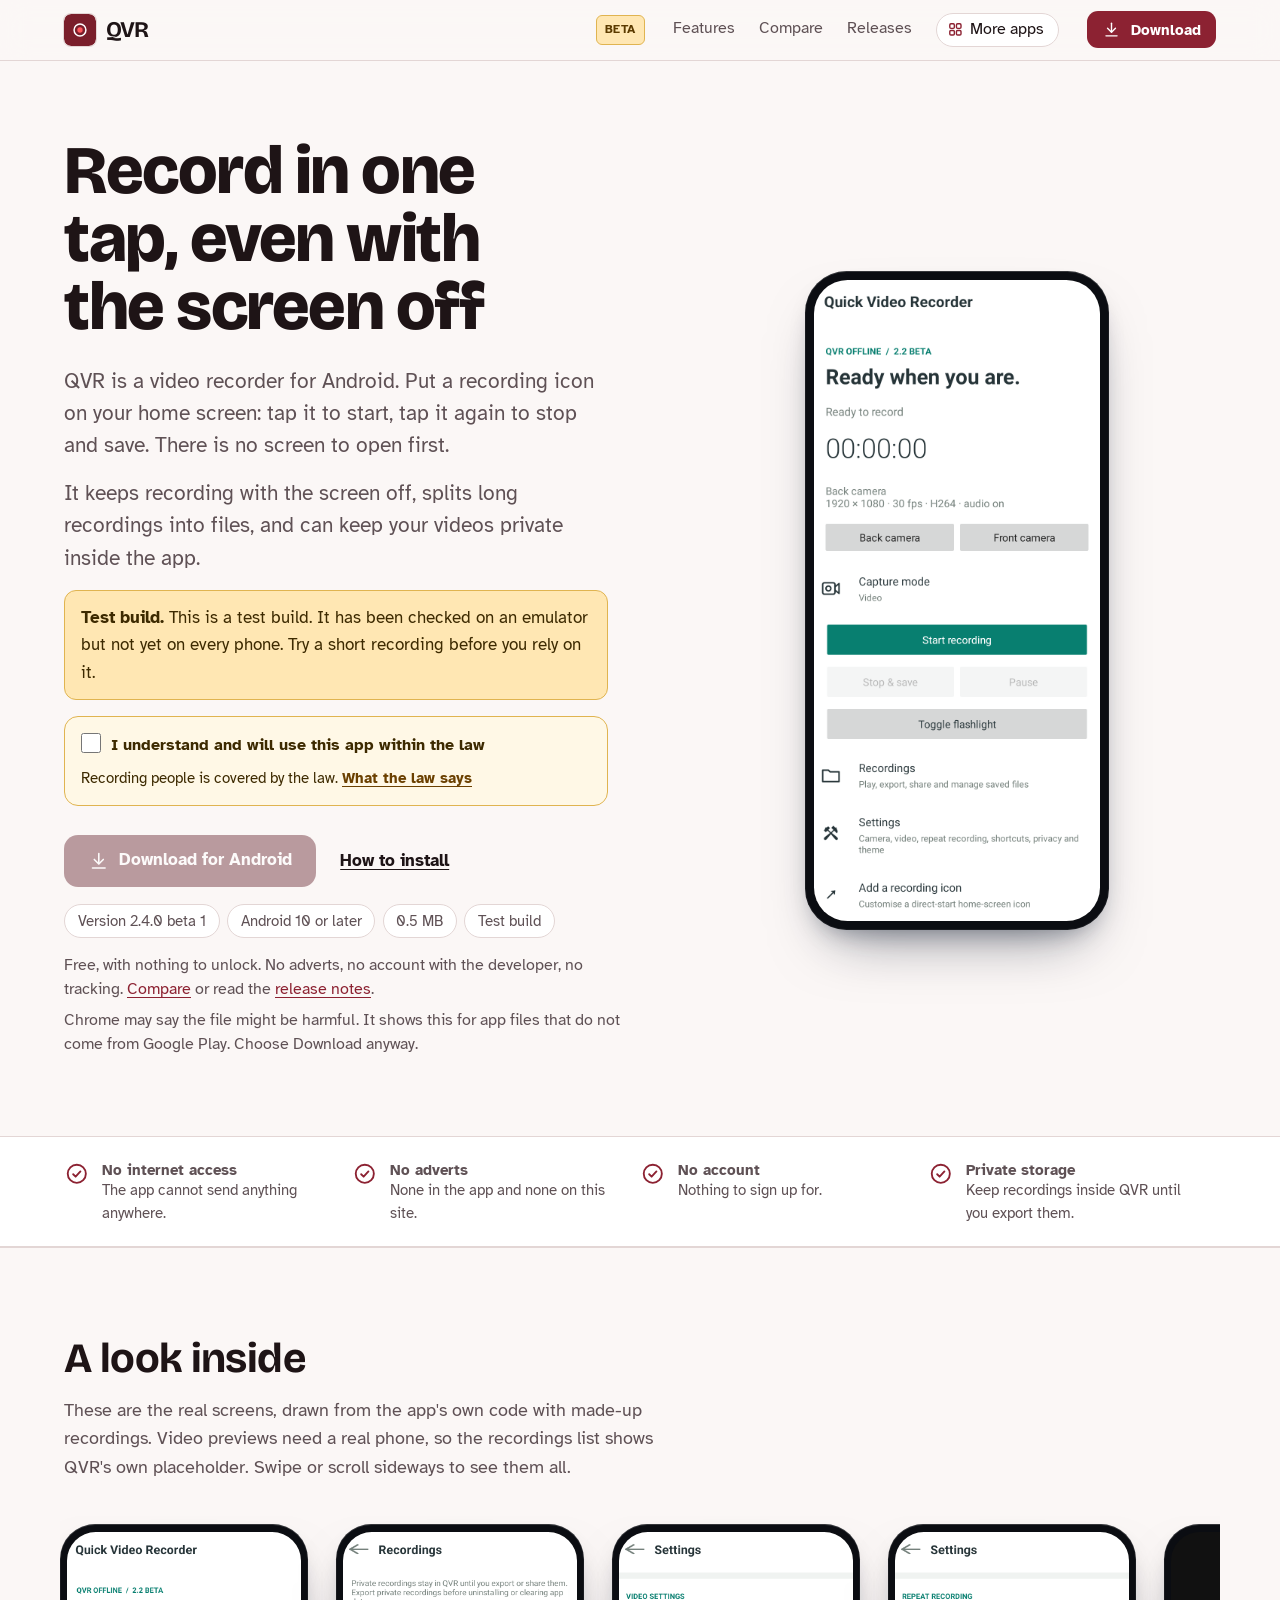
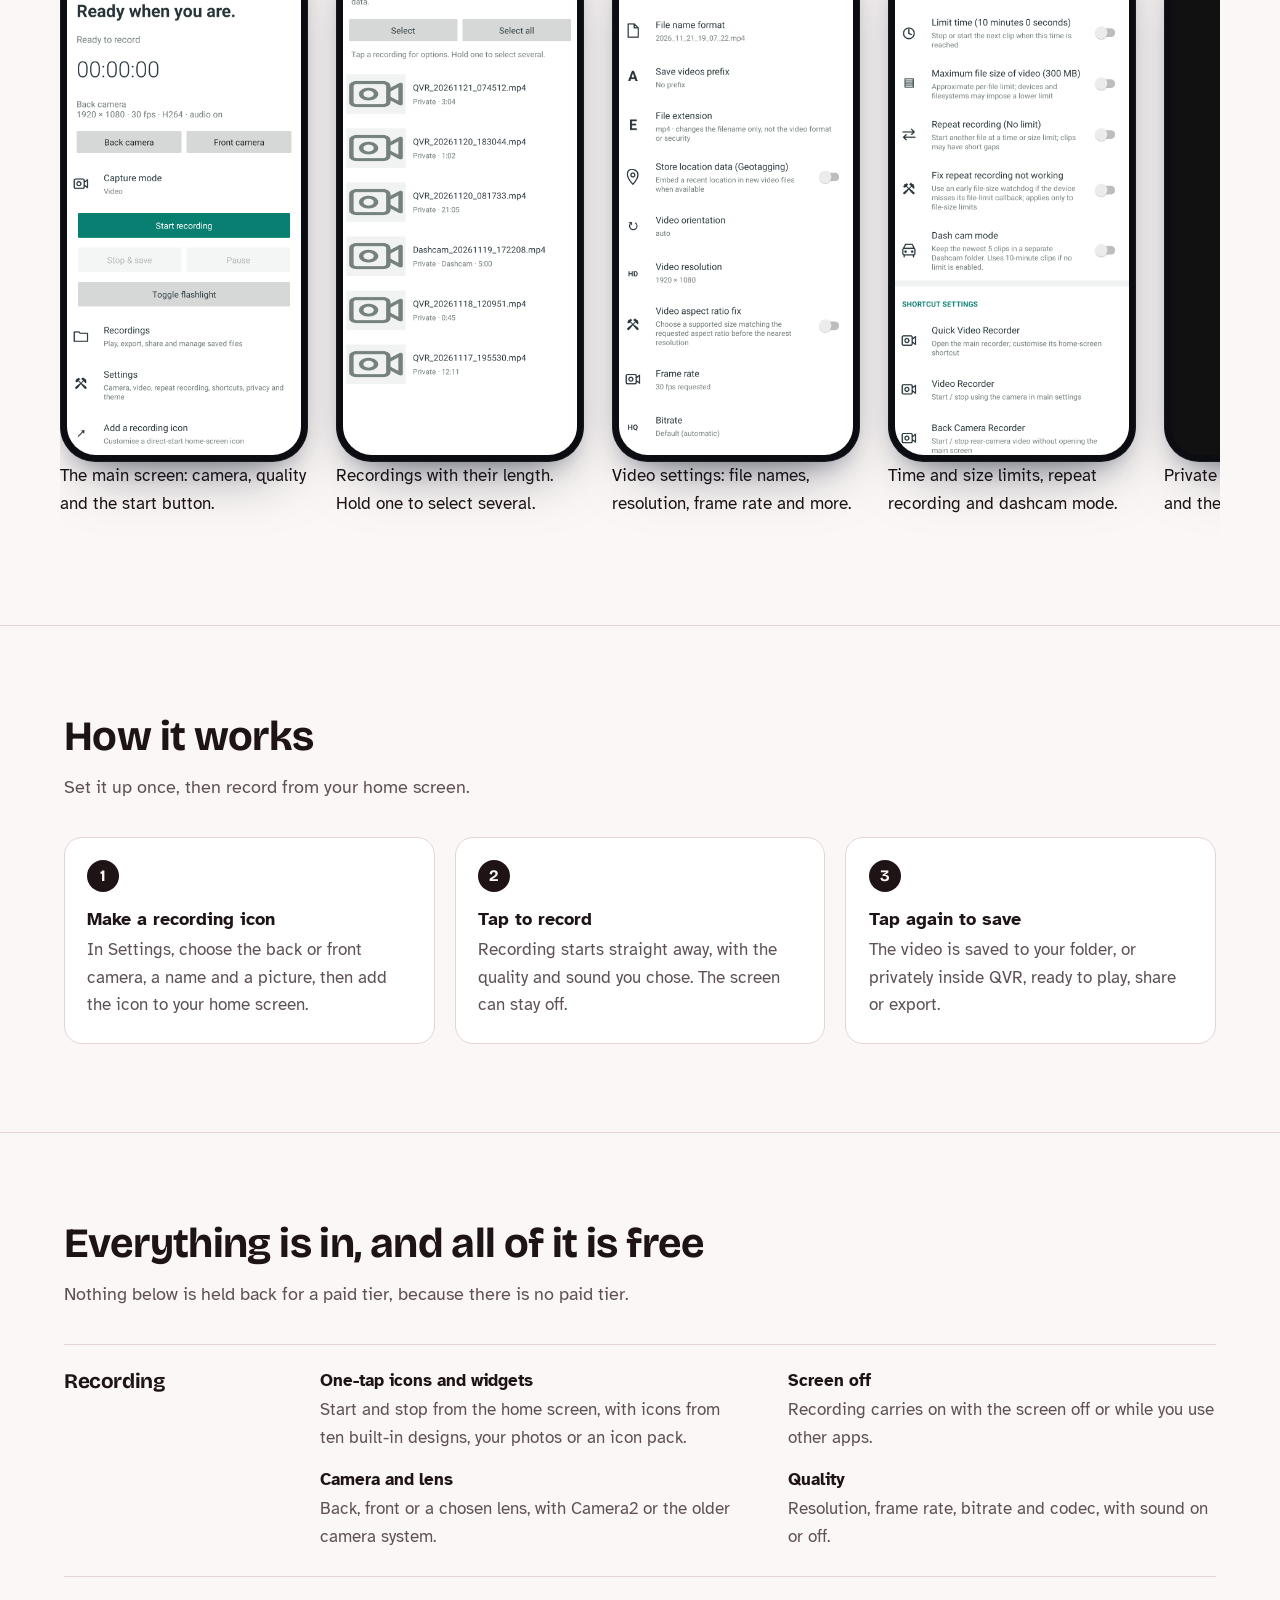
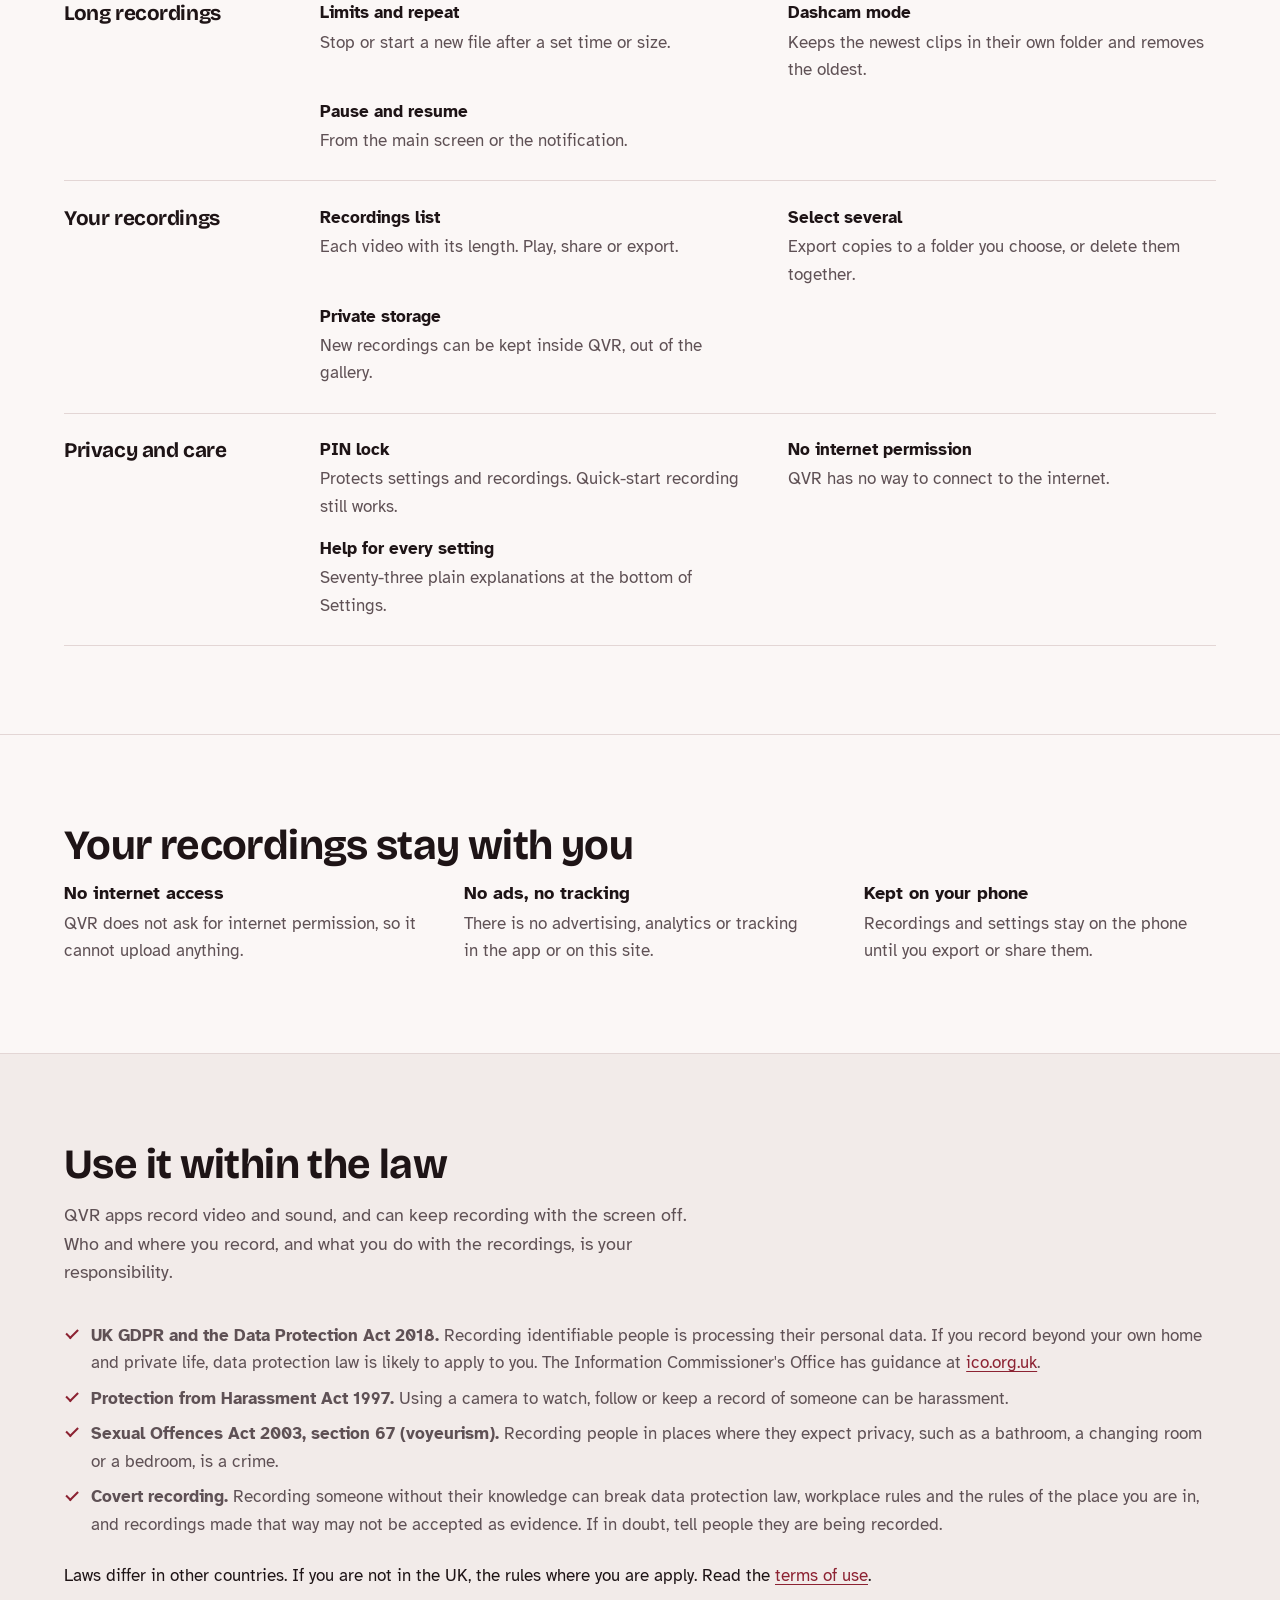
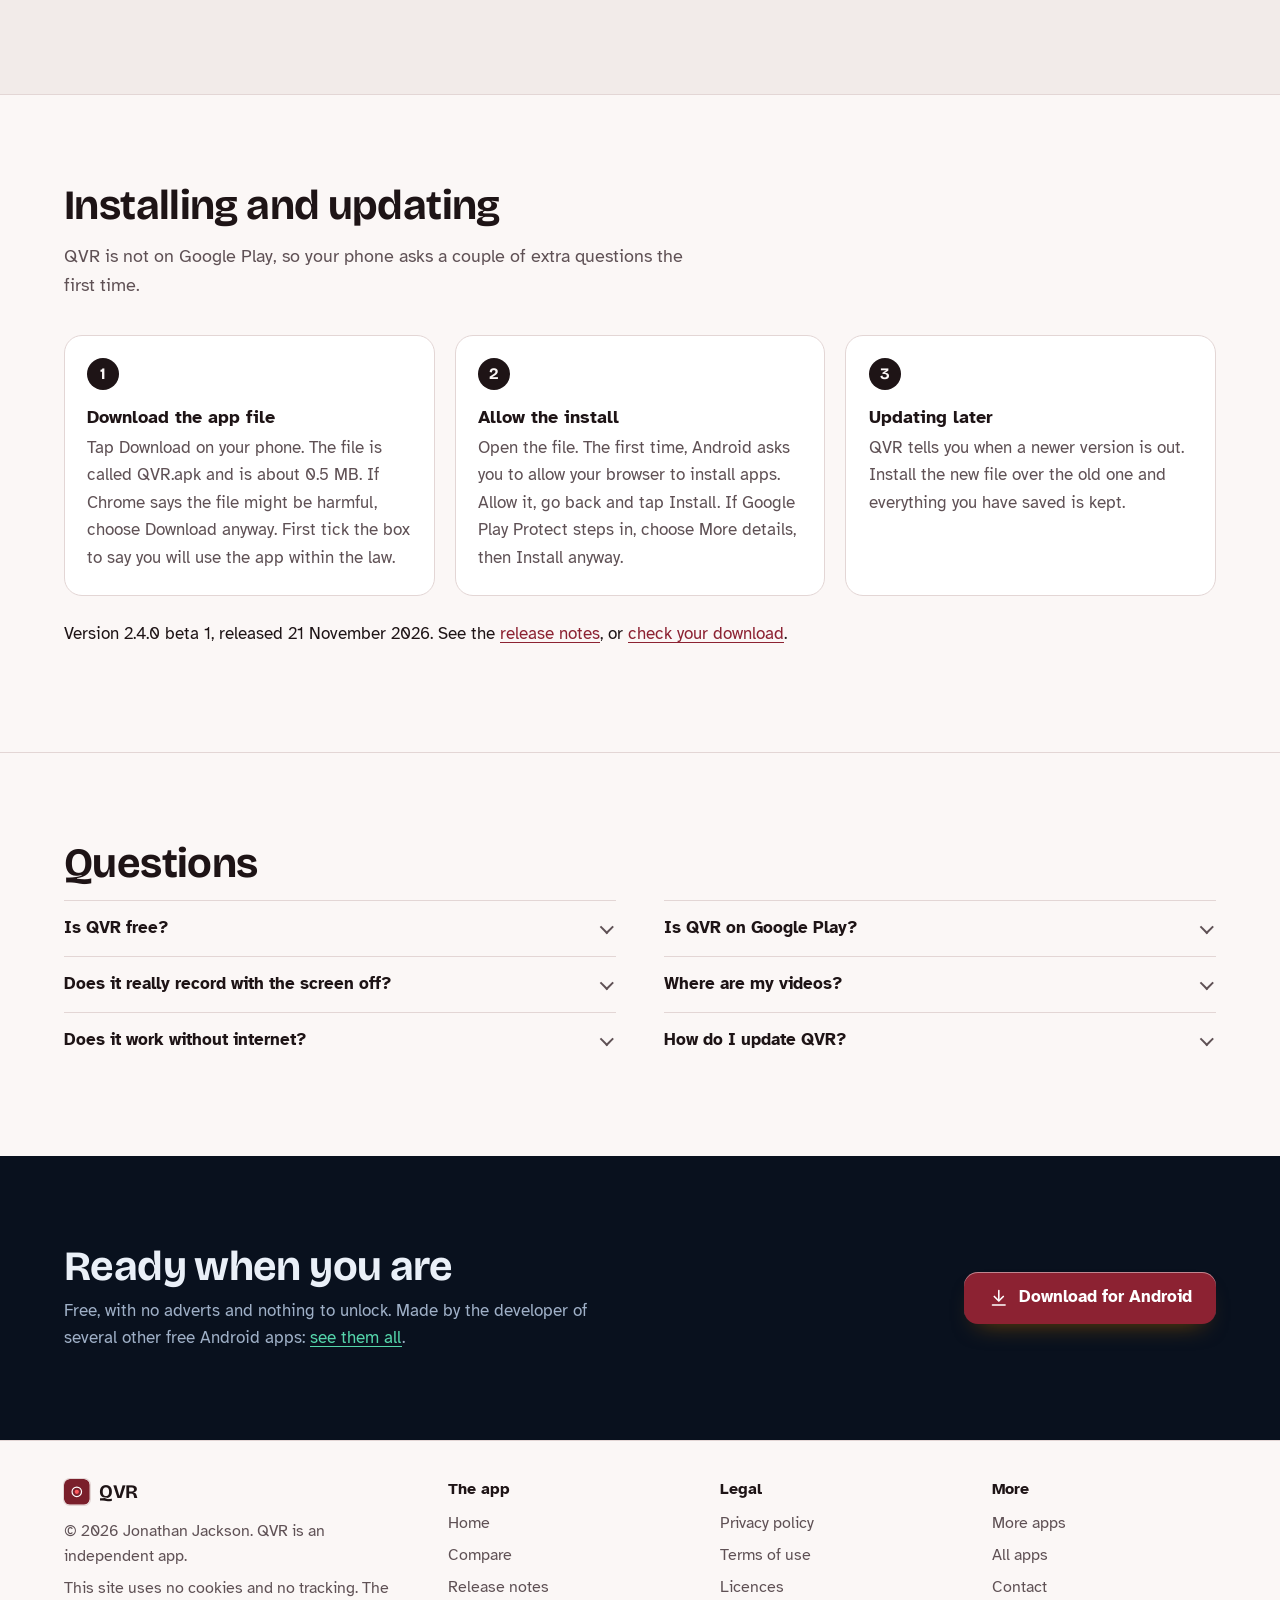
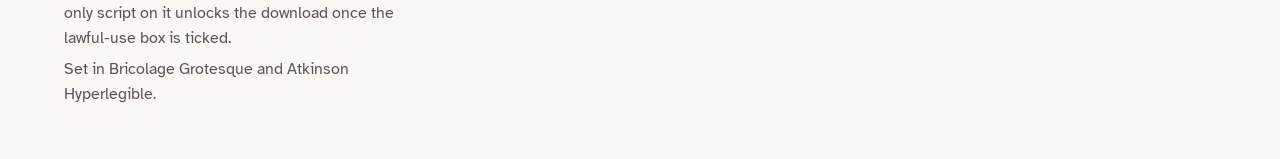
==== index.html @ 45b063f7 "Add the website" ====
<!DOCTYPE html>
<html lang="en-GB">
<head>
<meta charset="utf-8">
<meta name="viewport" content="width=device-width, initial-scale=1">
<title>QVR: a quick video recorder that starts in one tap</title>
<meta name="description" content="QVR is a free Android video recorder. One tap on a home-screen icon starts recording, with the screen off if you like. No internet access, no adverts, no account. A test build.">
<meta name="author" content="Jonathan Jackson">
<link rel="canonical" href="https://customgpter.github.io/qvr/">
<meta name="theme-color" content="#fbf7f6" media="(prefers-color-scheme: light)">
<meta name="theme-color" content="#120b0d" media="(prefers-color-scheme: dark)">
<meta property="og:type" content="website">
<meta property="og:site_name" content="QVR">
<meta property="og:title" content="QVR: a quick video recorder that starts in one tap">
<meta property="og:description" content="QVR is a free Android video recorder. One tap on a home-screen icon starts recording, with the screen off if you like. No internet access, no adverts, no account. A test build.">
<meta property="og:url" content="https://customgpter.github.io/qvr/">
<meta property="og:image" content="https://customgpter.github.io/qvr/assets/og.png">
<meta property="og:image:width" content="1200">
<meta property="og:image:height" content="630">
<meta property="og:image:alt" content="QVR&#x27;s main screen, ready to record with the back camera at 1080p">
<meta property="og:locale" content="en_GB">
<meta name="twitter:card" content="summary_large_image">
<link rel="icon" href="./assets/favicon.svg" type="image/svg+xml">
<link rel="apple-touch-icon" href="./assets/apple-touch-icon.png">
<link rel="preload" href="./assets/fonts/bricolage-grotesque-latin.woff2" as="font" type="font/woff2" crossorigin>
<link rel="preload" href="./assets/fonts/atkinson-hyperlegible-latin-400-normal.woff2" as="font" type="font/woff2" crossorigin>
<link rel="stylesheet" href="./assets/site.css?v=1">
<link rel="stylesheet" href="./assets/house.css?v=1">
<link rel="stylesheet" href="./assets/apps-list.css?v=1">
<script src="./assets/apps-list.js?v=1" defer></script>
<script type="application/ld+json">{"@context":"https://schema.org","@type":"SoftwareApplication","name":"QVR","url":"https://customgpter.github.io/qvr/","description":"QVR is a free Android video recorder. One tap on a home-screen icon starts recording, with the screen off if you like. No internet access, no adverts, no account. A test build.","applicationCategory":"MultimediaApplication","operatingSystem":"Android 10 or later","softwareVersion":"2.4.0 beta 1","downloadUrl":"https://github.com/CustomGPTer/qvr/releases/download/v2.4.0-beta1/QVR.apk","releaseNotes":"https://customgpter.github.io/qvr/releases.html","offers":{"@type":"Offer","price":"0","priceCurrency":"GBP"},"inLanguage":"en-GB","image":"https://customgpter.github.io/qvr/assets/og.png","featureList":["One-tap icons and widgets","Screen off","Camera and lens","Quality","Limits and repeat","Dashcam mode","Pause and resume","Recordings list","Select several","Private storage","PIN lock","No internet permission"],"author":{"@type":"Person","name":"Jonathan Jackson"}}</script>
<script type="application/ld+json">{"@context":"https://schema.org","@type":"FAQPage","mainEntity":[{"@type":"Question","name":"Is QVR free?","acceptedAnswer":{"@type":"Answer","text":"Yes. There is no paid version, no subscription and no adverts."}},{"@type":"Question","name":"Is QVR on Google Play?","acceptedAnswer":{"@type":"Answer","text":"No. It is downloaded from this site as an Android app file. It needs Android 10 or later."}},{"@type":"Question","name":"Does it really record with the screen off?","acceptedAnswer":{"@type":"Answer","text":"Yes. Android shows a notification and its camera and microphone dots while QVR records, and you cannot turn those off."}},{"@type":"Question","name":"Where are my videos?","acceptedAnswer":{"@type":"Answer","text":"In the folder you chose, or privately inside QVR if Hide video from system is on. Private recordings are deleted if you uninstall QVR, so export them first."}},{"@type":"Question","name":"Does it work without internet?","acceptedAnswer":{"@type":"Answer","text":"Yes. QVR never uses the internet."}},{"@type":"Question","name":"How do I update QVR?","acceptedAnswer":{"@type":"Answer","text":"Download the new version from this site and install it over the one you have. Do not uninstall first, or private recordings are lost."}}]}</script>
</head>
<body>
<a class="skip" href="#main">Skip to content</a>
<header class="masthead">
<div class="wrap">
<a class="brand" href="./" aria-label="QVR home"><svg viewBox="0 0 108 108" aria-hidden="true"><rect width="108" height="108" rx="24" fill="#7a1f2b"/><circle cx="54" cy="54" r="20" fill="none" stroke="#fff" stroke-width="5"/><circle cx="54" cy="54" r="9" fill="#ff5a5f"/></svg><span>QVR</span></a><span class="beta-tag">Beta</span>
<nav aria-label="Main"><ul><li><a href="./#features">Features</a></li><li><a href="./compare.html">Compare</a></li><li><a href="./releases.html">Releases</a></li><li><a class="more-apps" href="./more-apps.html"><svg class="ico" viewBox="0 0 24 24" aria-hidden="true"><rect x="4" y="4" width="6.5" height="6.5" rx="1.6"/><rect x="13.5" y="4" width="6.5" height="6.5" rx="1.6"/><rect x="4" y="13.5" width="6.5" height="6.5" rx="1.6"/><rect x="13.5" y="13.5" width="6.5" height="6.5" rx="1.6"/></svg>More apps</a></li></ul></nav>
<a class="button small" href="./#download"><svg class="ico" viewBox="0 0 24 24" aria-hidden="true"><path d="M12 4v11"/><path d="M7 10.5l5 5 5-5"/><path d="M5 20h14"/></svg>Download</a>
</div>
</header>
<main id="main">
<div class="hero">
<div class="wrap hero-grid">
<div class="hero-copy">
<h1>Record in one tap, even with the screen off</h1>
<p class="lede">QVR is a video recorder for Android. Put a recording icon on your home screen: tap it to start, tap it again to stop and save. There is no screen to open first.</p><p class="lede">It keeps recording with the screen off, splits long recordings into files, and can keep your videos private inside the app.</p>
<p class="beta-note"><b>Test build.</b> This is a test build. It has been checked on an emulator but not yet on every phone. Try a short recording before you rely on it.</p>
<div class="gate-scope"><div class="law-box" data-gate><label><input type="checkbox"> I understand and will use this app within the law</label><p>Recording people is covered by the law. <a href="terms.html#law">What the law says</a></p><noscript><p>Turn on JavaScript to tick the box and download.</p></noscript></div><p class="get" id="download"><a class="button" data-href="https://github.com/CustomGPTer/qvr/releases/download/v2.4.0-beta1/QVR.apk" aria-disabled="true" role="link" tabindex="-1"><svg class="ico" viewBox="0 0 24 24" aria-hidden="true"><path d="M12 4v11"/><path d="M7 10.5l5 5 5-5"/><path d="M5 20h14"/></svg>Download for Android</a><a class="aside" href="#install">How to install</a></p></div>
<ul class="pills"><li>Version 2.4.0 beta 1</li><li>Android 10 or later</li><li>0.5 MB</li><li>Test build</li></ul>
<p class="facts">Free, with nothing to unlock. No adverts, no account with the developer, no tracking. <a href="compare.html">Compare</a> or read the <a href="releases.html">release notes</a>.</p>
<p class="facts">Chrome may say the file might be harmful. It shows this for app files that do not come from Google Play. Choose Download anyway.</p>
</div>
<div class="hero-phone"><div class="phone"><img src="./assets/screens/main.png" alt="The main screen: camera, quality and the start button." width="393" height="852" fetchpriority="high"></div></div>
</div>
</div>

<section class="promises" aria-label="In short">
<div class="wrap"><ul><li><svg class="ico" viewBox="0 0 24 24" aria-hidden="true"><circle cx="12" cy="12" r="8.5"/><path d="M8.6 12.4l2.3 2.3 4.5-4.9"/></svg><span><b>No internet access</b><span>The app cannot send anything anywhere.</span></span></li><li><svg class="ico" viewBox="0 0 24 24" aria-hidden="true"><circle cx="12" cy="12" r="8.5"/><path d="M8.6 12.4l2.3 2.3 4.5-4.9"/></svg><span><b>No adverts</b><span>None in the app and none on this site.</span></span></li><li><svg class="ico" viewBox="0 0 24 24" aria-hidden="true"><circle cx="12" cy="12" r="8.5"/><path d="M8.6 12.4l2.3 2.3 4.5-4.9"/></svg><span><b>No account</b><span>Nothing to sign up for.</span></span></li><li><svg class="ico" viewBox="0 0 24 24" aria-hidden="true"><circle cx="12" cy="12" r="8.5"/><path d="M8.6 12.4l2.3 2.3 4.5-4.9"/></svg><span><b>Private storage</b><span>Keep recordings inside QVR until you export them.</span></span></li></ul></div>
</section>

<section id="screens" aria-labelledby="screens-h">
<div class="wrap">
<h2 id="screens-h">A look inside</h2>
<p class="intro">These are the real screens, drawn from the app&#x27;s own code with made-up recordings. Video previews need a real phone, so the recordings list shows QVR&#x27;s own placeholder. Swipe or scroll sideways to see them all.</p>
<div class="gallery" tabindex="0" role="region" aria-label="Screens from QVR"><figure class="shot"><div class="phone"><img src="./assets/screens/main.png" alt="The main screen: camera, quality and the start button." width="393" height="852" loading="eager" decoding="async"></div><figcaption>The main screen: camera, quality and the start button.</figcaption></figure><figure class="shot"><div class="phone"><img src="./assets/screens/recordings.png" alt="Recordings with their length. Hold one to select several." width="393" height="852" loading="eager" decoding="async"></div><figcaption>Recordings with their length. Hold one to select several.</figcaption></figure><figure class="shot"><div class="phone"><img src="./assets/screens/settings-video.png" alt="Video settings: file names, resolution, frame rate and more." width="393" height="852" loading="eager" decoding="async"></div><figcaption>Video settings: file names, resolution, frame rate and more.</figcaption></figure><figure class="shot"><div class="phone"><img src="./assets/screens/settings-repeat.png" alt="Time and size limits, repeat recording and dashcam mode." width="393" height="852" loading="eager" decoding="async"></div><figcaption>Time and size limits, repeat recording and dashcam mode.</figcaption></figure><figure class="shot"><div class="phone"><img src="./assets/screens/settings-security.png" alt="Private storage, the PIN lock and the theme." width="393" height="852" loading="eager" decoding="async"></div><figcaption>Private storage, the PIN lock and the theme.</figcaption></figure><figure class="shot"><div class="phone"><img src="./assets/screens/shortcut.png" alt="Make a recording icon with its own camera and picture." width="393" height="852" loading="eager" decoding="async"></div><figcaption>Make a recording icon with its own camera and picture.</figcaption></figure><figure class="shot"><div class="phone"><img src="./assets/screens/settings-help.png" alt="Help at the bottom of Settings explains every option." width="393" height="852" loading="eager" decoding="async"></div><figcaption>Help at the bottom of Settings explains every option.</figcaption></figure></div>
</div>
</section>

<section id="how" aria-labelledby="how-h">
<div class="wrap">
<h2 id="how-h">How it works</h2>
<p class="intro">Set it up once, then record from your home screen.</p>
<ol class="steps"><li><h3>Make a recording icon</h3><p>In Settings, choose the back or front camera, a name and a picture, then add the icon to your home screen.</p></li><li><h3>Tap to record</h3><p>Recording starts straight away, with the quality and sound you chose. The screen can stay off.</p></li><li><h3>Tap again to save</h3><p>The video is saved to your folder, or privately inside QVR, ready to play, share or export.</p></li></ol>
</div>
</section>

<section id="features" aria-labelledby="features-h">
<div class="wrap">
<h2 id="features-h">Everything is in, and all of it is free</h2>
<p class="intro">Nothing below is held back for a paid tier, because there is no paid tier.</p>
<div class="groups"><div class="group"><h3>Recording</h3><dl><div><dt>One-tap icons and widgets</dt><dd>Start and stop from the home screen, with icons from ten built-in designs, your photos or an icon pack.</dd></div><div><dt>Screen off</dt><dd>Recording carries on with the screen off or while you use other apps.</dd></div><div><dt>Camera and lens</dt><dd>Back, front or a chosen lens, with Camera2 or the older camera system.</dd></div><div><dt>Quality</dt><dd>Resolution, frame rate, bitrate and codec, with sound on or off.</dd></div></dl></div><div class="group"><h3>Long recordings</h3><dl><div><dt>Limits and repeat</dt><dd>Stop or start a new file after a set time or size.</dd></div><div><dt>Dashcam mode</dt><dd>Keeps the newest clips in their own folder and removes the oldest.</dd></div><div><dt>Pause and resume</dt><dd>From the main screen or the notification.</dd></div></dl></div><div class="group"><h3>Your recordings</h3><dl><div><dt>Recordings list</dt><dd>Each video with its length. Play, share or export.</dd></div><div><dt>Select several</dt><dd>Export copies to a folder you choose, or delete them together.</dd></div><div><dt>Private storage</dt><dd>New recordings can be kept inside QVR, out of the gallery.</dd></div></dl></div><div class="group"><h3>Privacy and care</h3><dl><div><dt>PIN lock</dt><dd>Protects settings and recordings. Quick-start recording still works.</dd></div><div><dt>No internet permission</dt><dd>QVR has no way to connect to the internet.</dd></div><div><dt>Help for every setting</dt><dd>Seventy-three plain explanations at the bottom of Settings.</dd></div></dl></div></div>
</div>
</section>

<section id="privacy" aria-labelledby="privacy-h">
<div class="wrap">
<h2 id="privacy-h">Your recordings stay with you</h2>
<ul class="plain"><li><h3>No internet access</h3><p>QVR does not ask for internet permission, so it cannot upload anything.</p></li><li><h3>No ads, no tracking</h3><p>There is no advertising, analytics or tracking in the app or on this site.</p></li><li><h3>Kept on your phone</h3><p>Recordings and settings stay on the phone until you export or share them.</p></li></ul>
</div>
</section>

<section id="law" aria-labelledby="law-h" class="law-band">
<div class="wrap">
<h2 id="law-h">Use it within the law</h2>
<p class="intro">QVR apps record video and sound, and can keep recording with the screen off. Who and where you record, and what you do with the recordings, is your responsibility.</p>
<ul class="ticks"><li><b>UK GDPR and the Data Protection Act 2018.</b> Recording identifiable people is processing their personal data. If you record beyond your own home and private life, data protection law is likely to apply to you. The Information Commissioner's Office has guidance at <a href="https://ico.org.uk">ico.org.uk</a>.</li><li><b>Protection from Harassment Act 1997.</b> Using a camera to watch, follow or keep a record of someone can be harassment.</li><li><b>Sexual Offences Act 2003, section 67 (voyeurism).</b> Recording people in places where they expect privacy, such as a bathroom, a changing room or a bedroom, is a crime.</li><li><b>Covert recording.</b> Recording someone without their knowledge can break data protection law, workplace rules and the rules of the place you are in, and recordings made that way may not be accepted as evidence. If in doubt, tell people they are being recorded.</li></ul>
<p class="after-table">Laws differ in other countries. If you are not in the UK, the rules where you are apply. Read the <a href="terms.html#law">terms of use</a>.</p>
</div>
</section>
<section id="install" aria-labelledby="install-h">
<div class="wrap">
<h2 id="install-h">Installing and updating</h2>
<p class="intro">QVR is not on Google Play, so your phone asks a couple of extra questions the first time.</p>
<ol class="steps"><li><h3>Download the app file</h3><p>Tap Download on your phone. The file is called QVR.apk and is about 0.5 MB. If Chrome says the file might be harmful, choose Download anyway. First tick the box to say you will use the app within the law.</p></li><li><h3>Allow the install</h3><p>Open the file. The first time, Android asks you to allow your browser to install apps. Allow it, go back and tap Install. If Google Play Protect steps in, choose More details, then Install anyway.</p></li><li><h3>Updating later</h3><p>QVR tells you when a newer version is out. Install the new file over the old one and everything you have saved is kept.</p></li></ol>
<p class="after-table">Version 2.4.0 beta 1, released 21 November 2026. See the <a href="releases.html">release notes</a>, or <a href="releases.html#checking">check your download</a>.</p>
</div>
</section>

<section id="questions" aria-labelledby="questions-h">
<div class="wrap">
<h2 id="questions-h">Questions</h2>
<div class="faq"><details><summary>Is QVR free?</summary><p>Yes. There is no paid version, no subscription and no adverts.</p></details><details><summary>Is QVR on Google Play?</summary><p>No. It is downloaded from this site as an Android app file. It needs Android 10 or later.</p></details><details><summary>Does it really record with the screen off?</summary><p>Yes. Android shows a notification and its camera and microphone dots while QVR records, and you cannot turn those off.</p></details><details><summary>Where are my videos?</summary><p>In the folder you chose, or privately inside QVR if Hide video from system is on. Private recordings are deleted if you uninstall QVR, so export them first.</p></details><details><summary>Does it work without internet?</summary><p>Yes. QVR never uses the internet.</p></details><details><summary>How do I update QVR?</summary><p>Download the new version from this site and install it over the one you have. Do not uninstall first, or private recordings are lost.</p></details></div>
</div>
</section>

<section class="closing" aria-labelledby="closing-h">
<div class="wrap">
<div><h2 id="closing-h">Ready when you are</h2><p>Free, with no adverts and nothing to unlock. Made by the developer of several other free Android apps: <a href="more-apps.html">see them all</a>.</p></div>
<a class="button" href="./#download"><svg class="ico" viewBox="0 0 24 24" aria-hidden="true"><path d="M12 4v11"/><path d="M7 10.5l5 5 5-5"/><path d="M5 20h14"/></svg>Download for Android</a>
</div>
</section>
</main>
<footer class="colophon">
<div class="wrap">
<div>
<a class="brand" href="./" aria-label="QVR home"><svg viewBox="0 0 108 108" aria-hidden="true"><rect width="108" height="108" rx="24" fill="#7a1f2b"/><circle cx="54" cy="54" r="20" fill="none" stroke="#fff" stroke-width="5"/><circle cx="54" cy="54" r="9" fill="#ff5a5f"/></svg><span>QVR</span></a>
<p>&copy; 2026 Jonathan Jackson. QVR is an independent app.</p>
<p>This site uses no cookies and no tracking. The only script on it unlocks the download once the lawful-use box is ticked.</p>
<p>Set in Bricolage Grotesque and Atkinson Hyperlegible.</p>
</div>
<nav aria-label="The app"><h2>The app</h2><ul>
<li><a href="./">Home</a></li>
<li><a href="./compare.html">Compare</a></li>
<li><a href="./releases.html">Release notes</a></li>

</ul></nav>
<nav aria-label="Legal"><h2>Legal</h2><ul>
<li><a href="./privacy.html">Privacy policy</a></li>
<li><a href="./terms.html">Terms of use</a></li>
<li><a href="./licences.html">Licences</a></li>
</ul></nav>
<nav aria-label="More"><h2>More</h2><ul>
<li><a href="./more-apps.html">More apps</a></li>
<li><a href="https://customgpter.github.io/">All apps</a></li>
<li><a href="https://github.com/CustomGPTer/qvr/issues">Contact</a></li>
</ul></nav>
</div>
</footer>
</body>
</html>
---- assets/site.css ----
@font-face{font-family:"Bricolage Grotesque";src:url("fonts/bricolage-grotesque-latin.woff2") format("woff2");font-weight:200 800;font-style:normal;font-display:swap}
@font-face{font-family:"Atkinson Hyperlegible";src:url("fonts/atkinson-hyperlegible-latin-400-normal.woff2") format("woff2");font-weight:400;font-style:normal;font-display:swap}
@font-face{font-family:"Atkinson Hyperlegible";src:url("fonts/atkinson-hyperlegible-latin-700-normal.woff2") format("woff2");font-weight:700;font-style:normal;font-display:swap}

/* Daylight page, night-time camera. The lamp colour is kept for the one thing to press and for what the camera has seen. */
:root{
  --page:#f2f5f9; --panel:#ffffff; --raised:#e8edf3; --ink:#0d1a2b; --soft:#465468; --rule:#d2dae4;
  --accent:#0a6a55; --accent-ink:#ffffff; --warn:#8a5200; --rec:#d3302f;
  --lamp:#ffb347; --lamp-ink:#231400; --lamp-text:#8a5200;
  --night:#09111e; --night-2:#111d30; --night-3:#1a2a43; --night-ink:#eaf0f8; --night-soft:#9fb0c7; --night-rule:#24364f; --iris:#55d6ab;
  --display:"Bricolage Grotesque","Atkinson Hyperlegible",system-ui,sans-serif;
  --sans:"Atkinson Hyperlegible",system-ui,-apple-system,"Segoe UI",Roboto,sans-serif;
  --mono:ui-monospace,SFMono-Regular,Menlo,Consolas,"Liberation Mono",monospace;
  color-scheme:light dark;
}
@media (prefers-color-scheme:dark){
  :root{--page:#0a111b; --panel:#111a27; --raised:#182434; --ink:#e9eef5; --soft:#a0aec0; --rule:#243247;
    --accent:#55d6ab; --accent-ink:#00281d; --warn:#ffb347; --rec:#ff6163; --lamp-text:#ffb347}
}

*,*::before,*::after{box-sizing:border-box}
html{-webkit-text-size-adjust:100%;scroll-behavior:smooth;scroll-padding-top:5.5rem}
@media (prefers-reduced-motion:reduce){html{scroll-behavior:auto}}
body{margin:0;background:var(--page);color:var(--ink);font:400 1.0625rem/1.62 var(--sans);text-rendering:optimizeLegibility;-webkit-font-smoothing:antialiased}
img,svg{max-width:100%;display:block}
a{color:var(--accent);text-decoration-thickness:.07em;text-underline-offset:.2em}
a:hover{text-decoration-thickness:.13em}
:focus-visible{outline:3px solid var(--lamp);outline-offset:3px;border-radius:6px}
code{font:.9em/1 var(--mono);overflow-wrap:anywhere}
h1,h2,h3{font-family:var(--display);font-weight:700;letter-spacing:-.015em;line-height:1.08;margin:0;text-wrap:balance}
p{margin:0 0 1rem}
.skip{position:absolute;left:-999px;top:0;background:var(--ink);color:var(--page);padding:.6rem 1rem;z-index:30;border-radius:0 0 8px 0}
.skip:focus{left:0}
.sr{position:absolute;width:1px;height:1px;overflow:hidden;clip-path:inset(50%);white-space:nowrap}
.wrap{width:min(72rem,100% - 2.5rem);margin-inline:auto}
.measure{max-width:44rem}
.ico{width:1.25em;height:1.25em;flex:none;fill:none;stroke:currentColor;stroke-width:1.75;stroke-linecap:round;stroke-linejoin:round}

/* ---------- masthead */
.masthead{position:sticky;top:0;z-index:20;background:color-mix(in srgb,var(--page) 88%,transparent);-webkit-backdrop-filter:blur(14px) saturate(1.3);backdrop-filter:blur(14px) saturate(1.3);border-bottom:1px solid var(--rule)}
.masthead .wrap{display:flex;flex-wrap:wrap;align-items:center;gap:.35rem 1.75rem;padding-block:.7rem}
.brand{display:inline-flex;align-items:center;gap:.6rem;font:700 1.4rem/1 var(--display);letter-spacing:-.03em;color:var(--ink);text-decoration:none;margin-right:auto}
.brand svg{width:2rem;height:2rem;flex:none;border-radius:.5rem;box-shadow:0 0 0 1px var(--rule)}
.masthead nav ul{display:flex;flex-wrap:wrap;align-items:center;gap:.15rem 1.5rem;list-style:none;margin:0;padding:0;font-size:1rem;line-height:1.3}
.masthead nav a{display:inline-flex;align-items:center;gap:.4rem;color:var(--soft);text-decoration:none;padding-block:.45rem;border-bottom:2px solid transparent}
.masthead nav a:hover{color:var(--ink)}
.masthead nav a[aria-current="page"]{color:var(--ink);border-bottom-color:var(--lamp)}
.masthead nav a.more-apps{color:var(--ink);border:1px solid var(--rule);border-radius:999px;padding:.34rem .85rem .34rem .65rem;background:var(--panel)}
.masthead nav a.more-apps .ico{width:1.05em;height:1.05em;color:var(--accent);stroke-width:2}
.masthead nav a.more-apps:hover,.masthead nav a.more-apps[aria-current="page"]{border-color:var(--accent)}
.button{display:inline-flex;align-items:center;gap:.6rem;background:var(--lamp);color:var(--lamp-ink);font:700 1.08rem/1.2 var(--sans);text-decoration:none;padding:.95rem 1.5rem;border-radius:14px;box-shadow:0 1px 0 rgba(255,255,255,.45) inset,0 12px 24px -14px rgba(138,82,0,.9)}
.button:hover{background:#ffc56e}
.button:active{transform:translateY(1px)}
.button.small{font-size:.95rem;padding:.55rem .95rem;border-radius:11px;box-shadow:none}
.button.quiet{background:none;box-shadow:none;border:1px solid var(--rule);color:var(--ink)}
.button.quiet:hover{border-color:var(--ink);background:none}
@media (max-width:52rem){
  .masthead nav{order:3;flex:1 0 100%}
  .masthead nav ul{gap:.1rem .85rem;font-size:.95rem}
  .masthead nav .wide{display:none}
}
@media (max-width:24rem){.masthead nav a.more-apps .ico{display:none}.masthead nav a.more-apps{padding-inline:.7rem}}

/* ---------- hero */
.hero{padding-block:clamp(2.2rem,6vw,4.75rem) clamp(2.5rem,6vw,4.5rem);overflow:hidden}
.hero-grid{display:grid;gap:clamp(2.25rem,5vw,4rem);align-items:center}
@media (min-width:62rem){.hero-grid{grid-template-columns:minmax(0,11fr) minmax(0,10fr)}}
.hero h1{font-size:clamp(2.6rem,6vw,4.25rem);font-weight:800;line-height:1;letter-spacing:-.022em;margin-bottom:1.5rem}
.lede{font-size:clamp(1.14rem,2vw,1.3rem);line-height:1.55;color:var(--soft);margin:0 0 1rem;max-width:34rem}
.get{display:flex;flex-wrap:wrap;align-items:center;gap:.9rem 1.5rem;margin:1.8rem 0 1.1rem}
.get .aside{font-weight:700;color:var(--ink)}
.facts{font-size:.98rem;line-height:1.5;color:var(--soft);margin:0 0 .5rem;max-width:36rem}
.pills{display:flex;flex-wrap:wrap;gap:.45rem;list-style:none;margin:0 0 1rem;padding:0;font-size:.95rem}
.pills li{border:1px solid var(--rule);border-radius:999px;padding:.22rem .8rem;background:var(--panel);color:var(--soft)}

/* the monitor: the camera's view, the day beneath it, and the alert it sends */
.monitor{position:relative;max-width:36rem;margin-inline:auto;width:100%;padding-bottom:3.1rem}
@media (min-width:62rem){.monitor{margin-inline:auto 0}}
.screen{position:relative;background:var(--night);border-radius:22px;padding:.6rem;box-shadow:0 0 0 1px var(--night-rule),0 30px 60px -30px rgba(9,17,30,.75)}
.cam{position:relative;border-radius:15px;overflow:hidden;aspect-ratio:16/10;background:#0b1626}
.cam svg{width:100%;height:100%}
.cam text{font:700 15px var(--sans);fill:#231400}
.hud{position:absolute;display:inline-flex;align-items:center;gap:.4rem;font:700 .76rem/1 var(--sans);color:var(--night-ink);background:rgba(6,12,22,.62);border-radius:999px;padding:.38rem .65rem;letter-spacing:.01em}
.hud i{width:.5rem;height:.5rem;border-radius:50%;background:var(--iris)}
.hud.watching{left:.7rem;top:.7rem}
.hud.rec{right:.7rem;top:.7rem}
.hud.rec i{background:#ff5a5c}
.hud.stamp{left:.7rem;bottom:.7rem;font:400 .74rem/1 var(--mono);border-radius:6px;color:#d5deea}
.hud.place{right:.7rem;bottom:.7rem;border-radius:6px;font-weight:400;color:#d5deea}
.day{padding:.85rem .55rem 2rem;color:var(--night-soft);font-size:.8rem;line-height:1.2}
.day-head{display:flex;justify-content:space-between;margin-bottom:.6rem}
.day-head b{color:var(--night-ink)}
.track{position:relative;height:1.5rem;border-radius:7px;background:repeating-linear-gradient(90deg,var(--night-3) 0 1px,transparent 1px calc(100% / 24)),var(--night-2);box-shadow:inset 0 0 0 1px var(--night-rule)}
.ev{position:absolute;top:3px;bottom:3px;width:max(5px,1.1%);border-radius:3px;background:var(--iris);left:var(--at)}
.ev.seen{background:var(--lamp)}
.now{position:absolute;top:-4px;bottom:-4px;left:var(--at);width:2px;background:var(--night-ink);border-radius:2px}
.hours{display:flex;justify-content:space-between;margin-top:.4rem;font-size:.72rem}
.alert{position:absolute;right:-.4rem;bottom:0;display:flex;align-items:center;gap:.75rem;width:min(19rem,88%);background:var(--panel);color:var(--ink);border:1px solid var(--rule);border-radius:16px;padding:.65rem .8rem;box-shadow:0 18px 36px -18px rgba(9,17,30,.55)}
.alert .thumb{flex:none;width:3.1rem;height:3.1rem;border-radius:10px;background:linear-gradient(160deg,#16263d,#0b1626);position:relative;overflow:hidden}
.alert .thumb::before{content:"";position:absolute;left:50%;bottom:0;width:38%;height:62%;translate:-50% 0;border-radius:40% 40% 0 0;background:#6f86a6}
.alert .thumb::after{content:"";position:absolute;left:50%;top:14%;width:26%;aspect-ratio:1;translate:-50% 0;border-radius:50%;background:#8ea4c2}
.alert b{display:block;font-size:.98rem;line-height:1.25}
.alert span{display:block;font-size:.86rem;color:var(--soft);line-height:1.3}
.alert .dot{flex:none;width:.6rem;height:.6rem;border-radius:50%;background:var(--lamp);margin-left:auto;box-shadow:0 0 0 4px color-mix(in srgb,var(--lamp) 25%,transparent)}
@media (max-width:26rem){.alert{right:0}}
@media (prefers-reduced-motion:no-preference){
  .cam .spill{animation:vg-in .9s ease-out .25s both}
  .cam .who{animation:vg-step .9s cubic-bezier(.2,.8,.25,1) .9s both}
  .cam .mark{animation:vg-lock .45s cubic-bezier(.3,1.4,.5,1) 1.7s both;transform-box:fill-box;transform-origin:center}
  .hud.rec{animation:vg-in .3s ease-out 2.05s both}
  .hud.rec i{animation:vg-blink 1.2s steps(2,jump-none) 2.3s 4}
  .ev.seen,.now{animation:vg-pop .4s cubic-bezier(.3,1.5,.5,1) 2.4s both}
  .alert{animation:vg-rise .6s cubic-bezier(.2,.8,.25,1) 2.9s both}
  @keyframes vg-in{from{opacity:0}to{opacity:1}}
  @keyframes vg-step{from{opacity:0;transform:translateX(18px)}to{opacity:1;transform:none}}
  @keyframes vg-lock{from{opacity:0;transform:scale(1.12)}to{opacity:1;transform:none}}
  @keyframes vg-blink{from{opacity:1}to{opacity:.25}}
  @keyframes vg-pop{from{opacity:0;transform:scaleY(.2)}to{opacity:1;transform:none}}
  @keyframes vg-rise{from{opacity:0;transform:translateY(14px)}to{opacity:1;transform:none}}
}

/* ---------- sections */
section{padding-block:clamp(3rem,7vw,5.5rem)}
section + section{border-top:1px solid var(--rule)}
h2{font-size:clamp(1.8rem,3.6vw,2.6rem);margin-bottom:.9rem}
h3{font:700 1.1rem/1.3 var(--sans);letter-spacing:0;margin:0 0 .3rem}
.intro{color:var(--soft);max-width:40rem;margin-bottom:2.2rem;font-size:1.1rem}

.promises{padding-block:0;border-block:1px solid var(--rule);background:var(--panel)}
.promises ul{list-style:none;margin:0;padding:0;display:grid;grid-template-columns:repeat(auto-fit,minmax(min(100%,14rem),1fr))}
.promises li{display:flex;gap:.8rem;align-items:flex-start;padding:1.4rem 1.5rem 1.4rem 0}
.promises .ico{width:1.6rem;height:1.6rem;color:var(--accent);margin-top:.1rem}
.promises b{display:block;line-height:1.3}
.promises span{color:var(--soft);font-size:.96rem;line-height:1.45;display:block}
.hero + .promises{border-top:1px solid var(--rule)}

.steps{list-style:none;counter-reset:s;margin:0;padding:0;display:grid;gap:1.25rem}
@media (min-width:52rem){.steps{grid-template-columns:repeat(3,minmax(0,1fr))}}
.steps li{counter-increment:s;background:var(--panel);border:1px solid var(--rule);border-radius:18px;padding:1.4rem 1.4rem 1.5rem}
.steps li::before{content:counter(s);display:grid;place-items:center;width:2rem;height:2rem;border-radius:50%;background:var(--ink);color:var(--page);font:700 1rem/1 var(--display);margin-bottom:1rem}
.steps p{margin:0;color:var(--soft)}

.notices{display:grid;gap:1.25rem}
@media (min-width:52rem){.notices{grid-template-columns:repeat(2,minmax(0,1fr))}}
.sense{background:var(--night);color:var(--night-ink);border-radius:20px;padding:1.5rem 1.5rem 1.6rem;box-shadow:0 0 0 1px var(--night-rule)}
.sense h3{font:700 1.35rem/1.2 var(--display);letter-spacing:-.02em;margin-bottom:.35rem}
.sense p{color:var(--night-soft);margin-bottom:1.1rem}
.chips{display:flex;flex-wrap:wrap;gap:.5rem;list-style:none;margin:0;padding:0}
.chips li{display:inline-flex;align-items:center;gap:.45rem;border:1px solid var(--night-rule);background:var(--night-2);border-radius:10px;padding:.42rem .75rem .42rem .6rem;font-size:.98rem;line-height:1.2}
.chips .ico{color:var(--lamp)}

.groups{display:grid;gap:0}
.group{display:grid;gap:.4rem 3rem;padding-block:1.6rem;border-top:1px solid var(--rule)}
.group:last-child{border-bottom:1px solid var(--rule)}
@media (min-width:56rem){.group{grid-template-columns:13rem minmax(0,1fr)}}
.group > h3{font:700 1.3rem/1.2 var(--display);letter-spacing:-.02em;color:var(--ink)}
.group dl{margin:0;display:grid;gap:1.1rem 2.5rem}
@media (min-width:40rem){.group dl{grid-template-columns:repeat(2,minmax(0,1fr))}}
.group dt{font-weight:700;line-height:1.35}
.group dd{margin:.2rem 0 0;color:var(--soft)}

.setups{display:grid;gap:1.25rem}
@media (min-width:52rem){.setups{grid-template-columns:repeat(2,minmax(0,1fr))}}
.setup{background:var(--panel);border:1px solid var(--rule);border-radius:20px;padding:1.5rem}
.setup h3{font:700 1.35rem/1.2 var(--display);letter-spacing:-.02em;margin-bottom:.9rem}
.setup .kit{display:flex;align-items:center;gap:.6rem;color:var(--soft);font-size:.95rem;margin-bottom:1rem}
.setup .kit .ico{width:1.9rem;height:1.9rem;color:var(--ink);stroke-width:1.5}
.setup .kit .to{width:1.2rem;height:1.2rem;color:var(--soft)}
.ticks{list-style:none;margin:0;padding:0;display:grid;gap:.5rem}
.ticks li{position:relative;padding-left:1.7rem;color:var(--soft)}
.ticks li::before{content:"";position:absolute;left:.15rem;top:.42em;width:.75rem;height:.42rem;border-left:2.5px solid var(--accent);border-bottom:2.5px solid var(--accent);rotate:-45deg}

.modes{list-style:none;margin:0;padding:0;display:grid;gap:1.25rem}
@media (min-width:52rem){.modes{grid-template-columns:repeat(3,minmax(0,1fr))}}
.modes li{border-top:3px solid var(--ink);padding-top:1rem}
.modes p{color:var(--soft);margin:0}

.scroll{overflow-x:auto}
table{width:100%;border-collapse:collapse}
th,td{text-align:left;vertical-align:top;padding:.85rem 1.2rem .85rem 0;border-top:1px solid var(--rule)}
thead th{border-top:0;color:var(--soft);font-weight:400;padding-top:0}
tbody th{font-weight:700;min-width:11rem}
tr:last-child>*{border-bottom:1px solid var(--rule)}
.after-table{margin-top:1.5rem}
/* On a phone a table becomes a stack: the row's name, then its cells side by side. */
@media (max-width:40rem){
  table:not(.cmp),table:not(.cmp) thead,table:not(.cmp) tbody{display:block}
  table:not(.cmp) tr{display:flex;flex-wrap:wrap;gap:.3rem 1.1rem;padding:.9rem 0;border-top:1px solid var(--rule)}
  table:not(.cmp) thead tr{border-top:0;padding-top:0}
  table:not(.cmp) tbody tr:last-child{border-bottom:1px solid var(--rule)}
  table:not(.cmp) th,table:not(.cmp) td{display:block;border:0;padding:0;flex:1 1 0;min-width:0;overflow-wrap:break-word}
  table:not(.cmp) tr>:first-child{flex:0 0 100%;min-width:0}
}

.plain{list-style:none;margin:0;padding:0;display:grid;gap:1.6rem 3rem}
@media (min-width:52rem){.plain{grid-template-columns:repeat(3,minmax(0,1fr))}}
.plain p{color:var(--soft);margin:0}

.faq{display:grid;gap:0 3rem;align-items:start}
@media (min-width:56rem){.faq{grid-template-columns:repeat(2,minmax(0,1fr))}}
.faq details{border-top:1px solid var(--rule);padding:.15rem 0}
.faq summary{cursor:pointer;list-style:none;display:flex;align-items:flex-start;justify-content:space-between;gap:1rem;font-weight:700;padding:.85rem 0;line-height:1.35}
.faq summary::-webkit-details-marker{display:none}
.faq summary::after{content:"";flex:none;width:.6rem;height:.6rem;margin:.3rem .25rem 0 0;border-right:2px solid var(--soft);border-bottom:2px solid var(--soft);rotate:45deg;transition:rotate .15s}
.faq details[open] summary::after{rotate:-135deg;margin-top:.55rem}
.faq details p{color:var(--soft);margin:0 0 1.1rem;max-width:36rem}
@media (prefers-reduced-motion:reduce){.faq summary::after{transition:none}}

.closing{background:var(--night);color:var(--night-ink);border-top:0}
.closing .wrap{display:grid;gap:1.5rem 3rem;align-items:center}
@media (min-width:52rem){.closing .wrap{grid-template-columns:minmax(0,1fr) auto}}
.closing h2{margin-bottom:.5rem}
.closing p{color:var(--night-soft);margin:0;max-width:36rem}
.closing a:not(.button){color:var(--iris)}
section + .closing{border-top:0}

/* ---------- document pages */
.doc{padding-block:clamp(2.5rem,6vw,4.5rem) clamp(3rem,7vw,5rem)}
.doc h1{font-size:clamp(2.2rem,5vw,3.2rem);font-weight:800;letter-spacing:-.02em;margin-bottom:1.2rem}
.doc .lede{max-width:none}
.doc h2{font-size:1.6rem;margin-top:2.8rem;margin-bottom:.7rem;scroll-margin-top:5.5rem}
.doc h3{margin-top:1.6rem}
.doc ul{padding-left:1.25rem;margin:0 0 1rem}
.doc li{margin:.4rem 0}
.doc a{overflow-wrap:anywhere}
.contents{border-block:1px solid var(--rule);padding-block:1rem;margin-block:2rem}
.contents ul{list-style:none;margin:.4rem 0 0;padding:0;columns:2 14rem;column-gap:2rem}
.contents li{margin:.2rem 0;break-inside:avoid}
.note{border-left:3px solid var(--lamp);padding:.2rem 0 .2rem 1.1rem;color:var(--soft)}
.key{font-size:.95rem;line-height:1.55;color:var(--soft);margin:0 0 .6rem}
.sum{font-size:.95rem;overflow-wrap:anywhere}

/* ---------- compare */
.cmp{min-width:44rem;margin:1.4rem 0 1rem}
.cmp th,.cmp td{padding:.85rem .9rem}
.cmp thead th{color:var(--ink);font-weight:700;vertical-align:bottom;padding-top:.85rem}
.cmp small{display:block;font-weight:400;font-size:.84rem;line-height:1.35;color:var(--soft)}
.cmp tbody th{min-width:13rem;padding-left:0}
.cmp thead th:first-child{padding-left:0}
.cmp .ours{background:var(--panel);box-shadow:inset 1px 0 var(--rule),inset -1px 0 var(--rule)}
.yes{color:var(--accent);font-weight:700}
.pay{color:var(--lamp-text);font-weight:700}
.na{color:var(--soft)}
.cmp .app{display:none}
@media (max-width:54rem){
  .cmp{min-width:0}
  .cmp thead{position:absolute;width:1px;height:1px;overflow:hidden;clip-path:inset(50%)}
  .cmp tbody,.cmp tr,.cmp th,.cmp td{display:block}
  .cmp tr{padding:1rem 0;border-top:1px solid var(--rule)}
  .cmp th,.cmp td{border:0;padding:0}
  .cmp tbody th{min-width:0;margin-bottom:.55rem}
  .cmp td{display:grid;grid-template-columns:7.5rem 1fr;gap:.75rem;padding:.22rem 0}
  .cmp .app{display:block;font-weight:400;color:var(--soft)}
  .cmp .ours{background:none;box-shadow:none}
  .cmp .ours .app{color:var(--ink);font-weight:700}
}

/* ---------- release notes */
.release{border-top:1px solid var(--rule);margin-top:2.4rem;padding-top:1.9rem;scroll-margin-top:5.5rem}
.doc .release h2{margin-top:0}
.contents + .release{border-top:0;margin-top:0;padding-top:.4rem}
.ver{font-weight:700;font-size:.95rem;color:var(--lamp-text);margin:0 0 .5rem}
.when{color:var(--soft);margin:-.2rem 0 .2rem}
.tag{display:inline-block;background:var(--accent);color:var(--accent-ink);border-radius:999px;font-weight:700;font-size:.8rem;padding:.08rem .6rem;margin-right:.6rem}
.doc .release h3{font-size:1rem;color:var(--ink);margin:1.3rem 0 .2rem}
.release ul{margin-bottom:0}

/* ---------- more apps */
.mapps{list-style:none;margin:2.2rem 0 0;padding:0;display:grid;gap:1.4rem}
@media (min-width:50rem){.mapps{grid-template-columns:repeat(2,minmax(0,1fr))}}
.doc .mapps{padding-left:0}
.doc .mapp{margin:0}
.mapp{display:flex;flex-direction:column;background:var(--panel);border:1px solid var(--rule);border-radius:20px;overflow:hidden}
.mapp-cover{position:relative;height:6.5rem;background:linear-gradient(135deg,var(--b),var(--b2));overflow:hidden}
.mapp-cover svg{position:absolute;right:-1.2rem;top:-1.6rem;width:11rem;height:11rem;max-width:none;opacity:.22}
.mapp-body{display:flex;flex-direction:column;flex:1;padding:0 1.4rem 1.4rem}
.mapp-icon{width:4.25rem;height:4.25rem;border-radius:1rem;margin-top:-2.1rem;position:relative;box-shadow:0 0 0 4px var(--panel)}
.mapp h2{font-size:1.6rem;margin:.85rem 0 .1rem}
.mapp-kind{color:var(--soft);margin:0 0 .7rem}
.mapp-say{margin:0 0 1.1rem}
.mapp-go{display:flex;flex-wrap:wrap;align-items:center;gap:.7rem 1.3rem;margin:auto 0 0}
.mapp-go .button{padding:.75rem 1.15rem;font-size:1rem;border-radius:12px}
.mapp-site{font-weight:700}
.mapp-needs{font-size:.9rem;color:var(--soft);margin:.9rem 0 0}

/* ---------- colophon */
.colophon{border-top:1px solid var(--rule);color:var(--soft);font-size:.98rem;line-height:1.6}
.colophon .wrap{display:grid;gap:2rem 3rem;padding-block:2.4rem 2.8rem}
@media (min-width:52rem){.colophon .wrap{grid-template-columns:minmax(0,1.5fr) repeat(3,minmax(0,1fr))}}
.colophon p{margin:0 0 .4rem;max-width:26rem}
.colophon .brand{font-size:1.2rem;margin-bottom:.9rem}
.colophon .brand svg{width:1.6rem;height:1.6rem}
.colophon h2{font:700 .98rem/1.3 var(--sans);letter-spacing:0;color:var(--ink);margin:0 0 .5rem}
.colophon ul{list-style:none;margin:0;padding:0}
.colophon li a{display:inline-block;padding-block:.22rem;color:var(--soft);text-decoration:none}
.colophon li a:hover{color:var(--ink);text-decoration:underline}
---- assets/house.css ----
:root{--page:#fbf7f6;--panel:#ffffff;--raised:#f2ebe9;--ink:#1e1416;--soft:#5f5155;--rule:#e3d6d5;--accent:#8c2232;--accent-ink:#ffffff;--lamp:#8c2232;--lamp-ink:#ffffff;--lamp-text:#8c2232}
@media (prefers-color-scheme:dark){:root{--page:#120b0d;--panel:#1d1416;--raised:#271b1e;--ink:#f4ecec;--soft:#bfadb0;--rule:#3a2a2e;--accent:#ff8a95;--accent-ink:#2a0a0f;--lamp:#ff8a95;--lamp-ink:#2a0a0f;--lamp-text:#ff8a95}}
/* House additions: phone frames, the screens gallery, the lawful-use box and test-build labels. */
.brand svg{border-radius:22%}
.hero-phone{display:flex;justify-content:center}
.phone{position:relative;width:min(100%,19rem);aspect-ratio:393/852;padding:.55rem;border-radius:2.6rem;background:#0b0d12;box-shadow:0 0 0 1px rgba(255,255,255,.06) inset,0 1px 0 rgba(255,255,255,.12) inset,0 30px 60px -28px rgba(10,20,40,.55),0 12px 24px -12px rgba(10,20,40,.35)}
.phone img{display:block;width:100%;height:100%;object-fit:cover;object-position:top;border-radius:2.1rem;background:#111}
.gallery{display:flex;gap:clamp(1rem,3vw,1.75rem);overflow-x:auto;scroll-snap-type:x mandatory;padding:.5rem .25rem 1.25rem;margin:1.75rem -.25rem 0;scrollbar-width:thin;overscroll-behavior-x:contain}
.gallery:focus-visible{outline-offset:6px}
.shot{flex:0 0 auto;width:min(72vw,15.5rem);margin:0;scroll-snap-align:start}
.shot .phone{width:100%;border-radius:2.2rem;padding:.45rem}
.shot .phone img{border-radius:1.8rem}
.shot .shot figcaption{margin:.85rem .2rem 0;font-size:.98rem;line-height:1.4;color:var(--soft)}
.gate-scope{margin:0 0 .25rem}
.law-box{margin:0 0 1rem;padding:.9rem 1rem;max-width:34rem;border:1px solid #e0b450;background:#fff8e6;color:#3d2a00;border-radius:14px}
.law-box label{display:flex;gap:.65rem;align-items:flex-start;font-weight:700;cursor:pointer;font-size:1.02rem}
.law-box input{width:1.25rem;height:1.25rem;margin:.12rem 0 0;flex:none;accent-color:#8a5200}
.law-box p{margin:.5rem 0 0;font-size:.95rem}
.law-box a{color:#6b4000;font-weight:700}
.gate-scope a[aria-disabled="true"]{opacity:.45;cursor:not-allowed;pointer-events:none;filter:grayscale(.4);box-shadow:none}
.law-band{background:var(--raised)}
.beta-tag{display:inline-block;margin-left:-.9rem;font-size:.72rem;font-weight:700;letter-spacing:.05em;text-transform:uppercase;padding:.3rem .5rem;border-radius:6px;background:#ffe7b3;color:#5c3b00;border:1px solid #e0b450}
.beta-note{max-width:34rem;padding:.8rem 1rem;border-radius:12px;background:#ffe7b3;color:#3d2a00;border:1px solid #e0b450}
.mapp-soon{display:inline-block;padding:.85rem 1.3rem;border:1px dashed var(--rule);border-radius:14px;color:var(--soft);font-weight:700}
code.sum{word-break:break-all}
@media (prefers-color-scheme:dark){
  .law-box,.beta-note{background:#2a2108;color:#ffe9b8;border-color:#7a5c14}
  .law-box a{color:#ffd27a}
  .law-box input{accent-color:#ffb347}
  .beta-tag{background:#4a3500;color:#ffe2a3;border-color:#8a6a1c}
  .phone{box-shadow:0 0 0 1px rgba(255,255,255,.1) inset,0 30px 60px -28px rgba(0,0,0,.8)}
}
@media (max-width:40rem){.hero-phone .phone{width:min(78%,17rem)}}
---- assets/apps-list.css ----
/* The full app list on More apps pages and the hub. Works alongside each site's own card styles. */
.mapps-jump{margin:1.8rem 0 0}
.mapps-jump ul{list-style:none;margin:0;padding:0;display:flex;flex-wrap:wrap;gap:.5rem}
.mapps-jump a{display:inline-block;padding:.45rem .85rem;border:1px solid var(--rule,#d2dae4);border-radius:999px;font-size:.95rem;font-weight:700;text-decoration:none;color:inherit;background:var(--panel,#fff)}
.mapps-jump a:hover,.mapps-jump a:focus-visible{border-color:currentColor}
.mapps-group{margin:2.6rem 0 0;scroll-margin-top:5rem}
.mapps-cat{font-size:1.45rem;margin:0;padding:0 0 .6rem;border-bottom:1px solid var(--rule,#d2dae4)}
.mapps-group .mapps{margin-top:1.4rem}
.mapp h3{font-size:1.5rem;line-height:1.2;margin:.85rem 0 .1rem;display:flex;flex-wrap:wrap;align-items:center;gap:.5rem}
.mapp-badge{display:inline-block;font-size:.75rem;font-weight:700;letter-spacing:.04em;text-transform:uppercase;line-height:1;padding:.35rem .55rem;border-radius:6px;vertical-align:middle}
.mapp-badge.beta{background:#ffe7b3;color:#5c3b00;border:1px solid #e0b450}
.mapp-badge.here{background:transparent;color:var(--soft,#465468);border:1px solid var(--rule,#d2dae4)}
.mapp-soon{display:inline-block;padding:.7rem 1.1rem;border:1px dashed var(--rule,#b9c4d1);border-radius:12px;color:var(--soft,#465468);font-weight:700}
.mapp-go .button.ghost{background:transparent;color:inherit;border:2px solid currentColor;box-shadow:none}
.mapp-also{font-size:.9rem;color:var(--soft,#465468);margin:.6rem 0 0}
.mapp-law{margin:0 0 1rem;padding:.8rem .9rem;border:1px solid #e0b450;background:#fff8e6;color:#3d2a00;border-radius:12px;font-size:.95rem}
.mapp-law label{display:flex;gap:.6rem;align-items:flex-start;font-weight:700;cursor:pointer}
.mapp-law input{width:1.2rem;height:1.2rem;margin:.1rem 0 0;flex:none;accent-color:#8a5200}
.mapp-law p{margin:.45rem 0 0}
.mapp-law a{color:#6b4000;font-weight:700}
.mapp a[aria-disabled="true"]{opacity:.45;cursor:not-allowed;pointer-events:none;filter:grayscale(.4)}
@media (prefers-color-scheme:dark){
  .mapp-badge.beta{background:#4a3500;color:#ffe2a3;border-color:#8a6a1c}
  .mapp-law{background:#2a2108;color:#ffe9b8;border-color:#7a5c14}
  .mapp-law a{color:#ffd27a}
  .mapp-law input{accent-color:#ffb347}
}
:where(.mapp a.button){display:inline-flex;align-items:center;gap:.5rem;padding:.75rem 1.15rem;border-radius:12px;background:var(--accent,#1f5fa8);color:var(--accent-ink,#fff);font-weight:700;text-decoration:none;border:2px solid transparent}
:where(.mapp a.button.ghost){background:transparent;color:inherit;border-color:currentColor}
:where(.mapps){list-style:none;padding:0;display:grid;gap:1.4rem}
.gate-scope{margin:0 0 .25rem}
.law-box{margin:0 0 1rem;padding:.9rem 1rem;max-width:34rem;border:1px solid #e0b450;background:#fff8e6;color:#3d2a00;border-radius:14px}
.law-box label{display:flex;gap:.65rem;align-items:flex-start;font-weight:700;cursor:pointer;font-size:1.02rem}
.law-box input{width:1.25rem;height:1.25rem;margin:.12rem 0 0;flex:none;accent-color:#8a5200}
.law-box p{margin:.5rem 0 0;font-size:.95rem}
.law-box a{color:#6b4000;font-weight:700}
.gate-scope a[aria-disabled="true"]{opacity:.45;cursor:not-allowed;pointer-events:none;filter:grayscale(.4);box-shadow:none}
@media (prefers-color-scheme:dark){
  .law-box{background:#2a2108;color:#ffe9b8;border-color:#7a5c14}
  .law-box a{color:#ffd27a}
  .law-box input{accent-color:#ffb347}
}
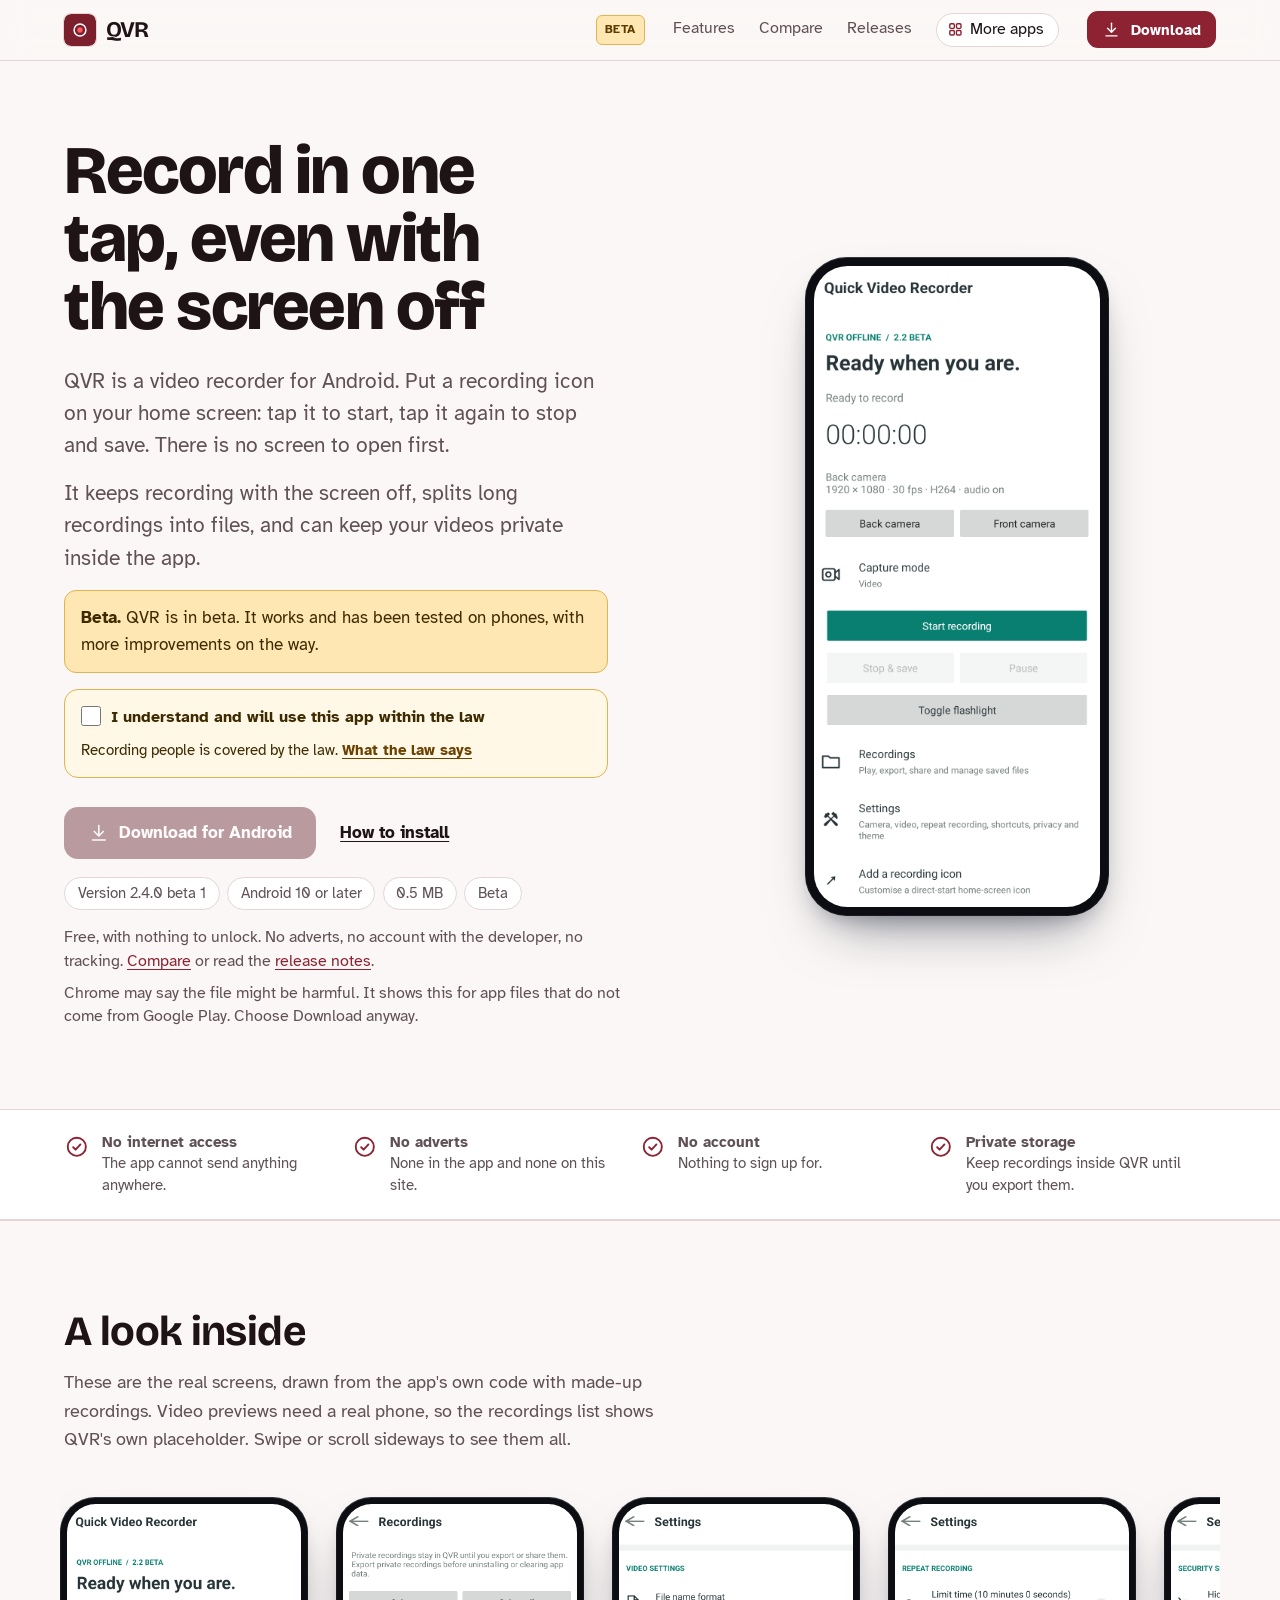
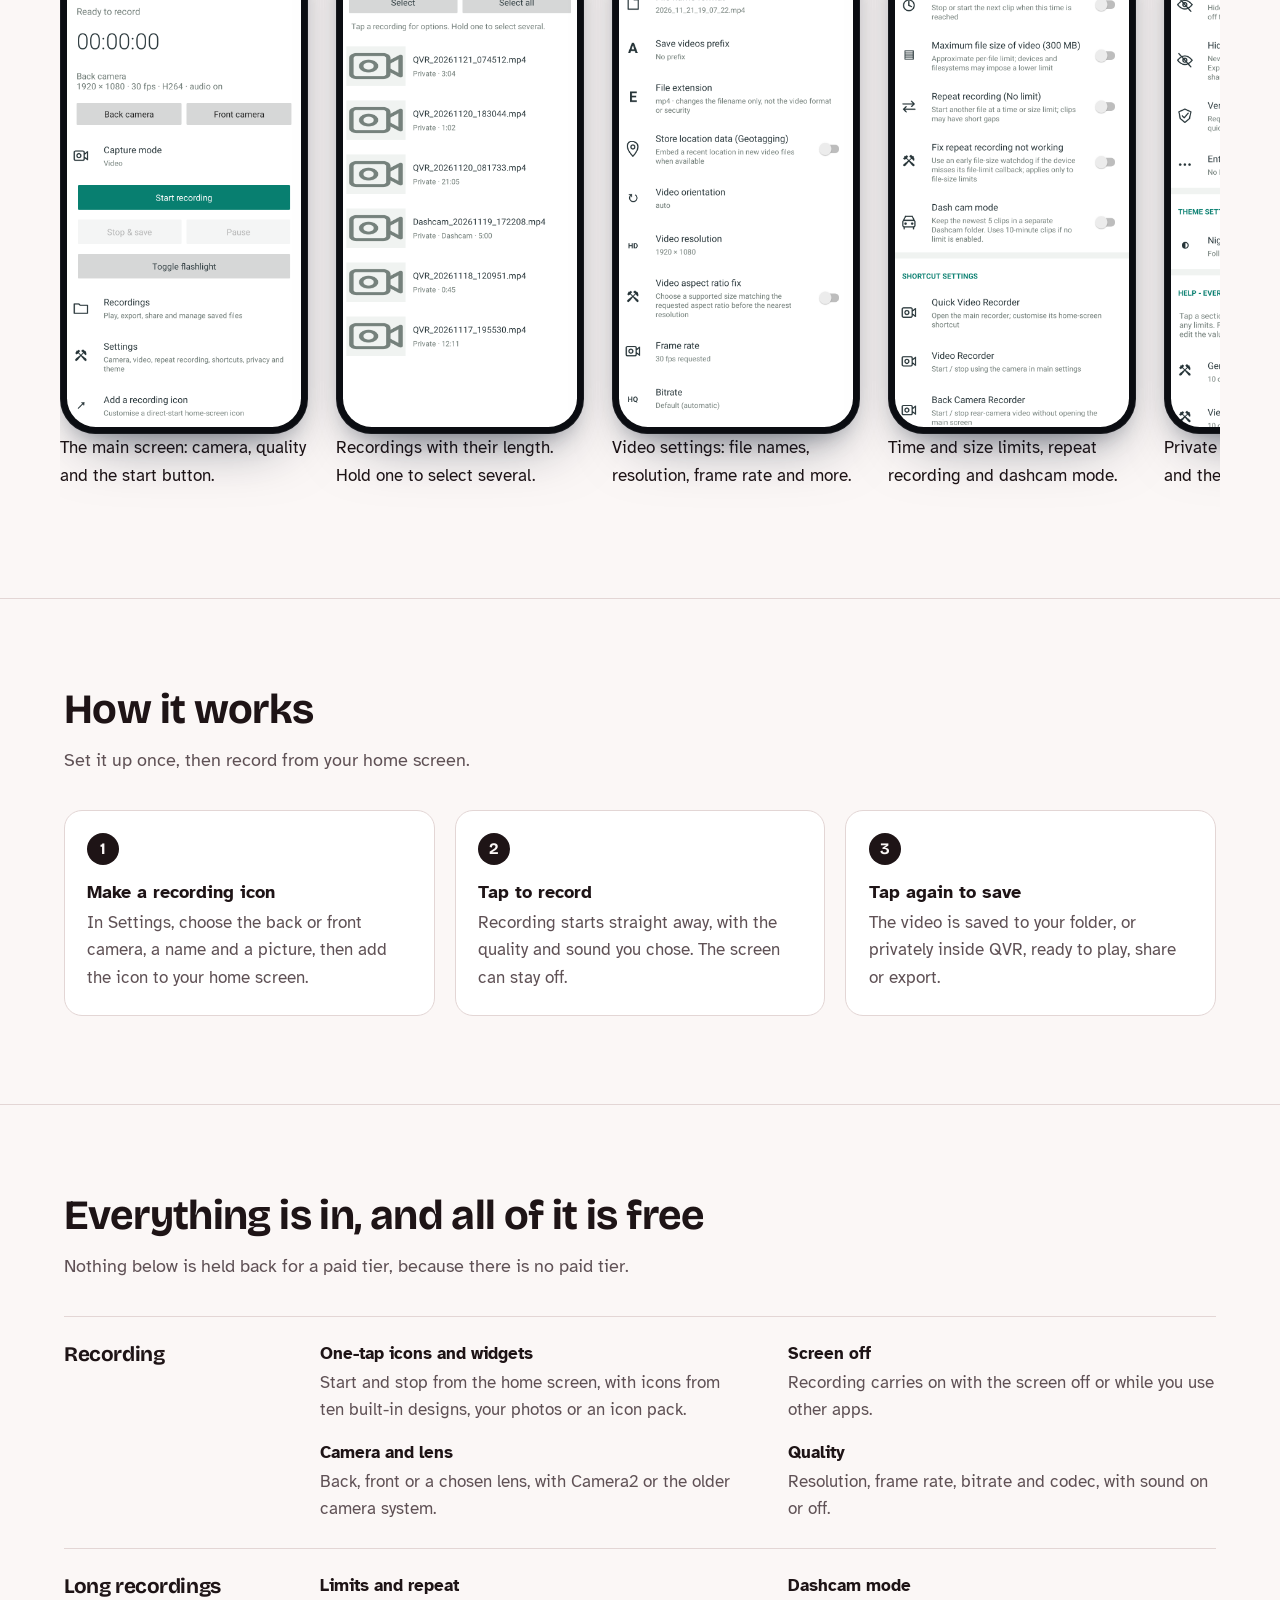
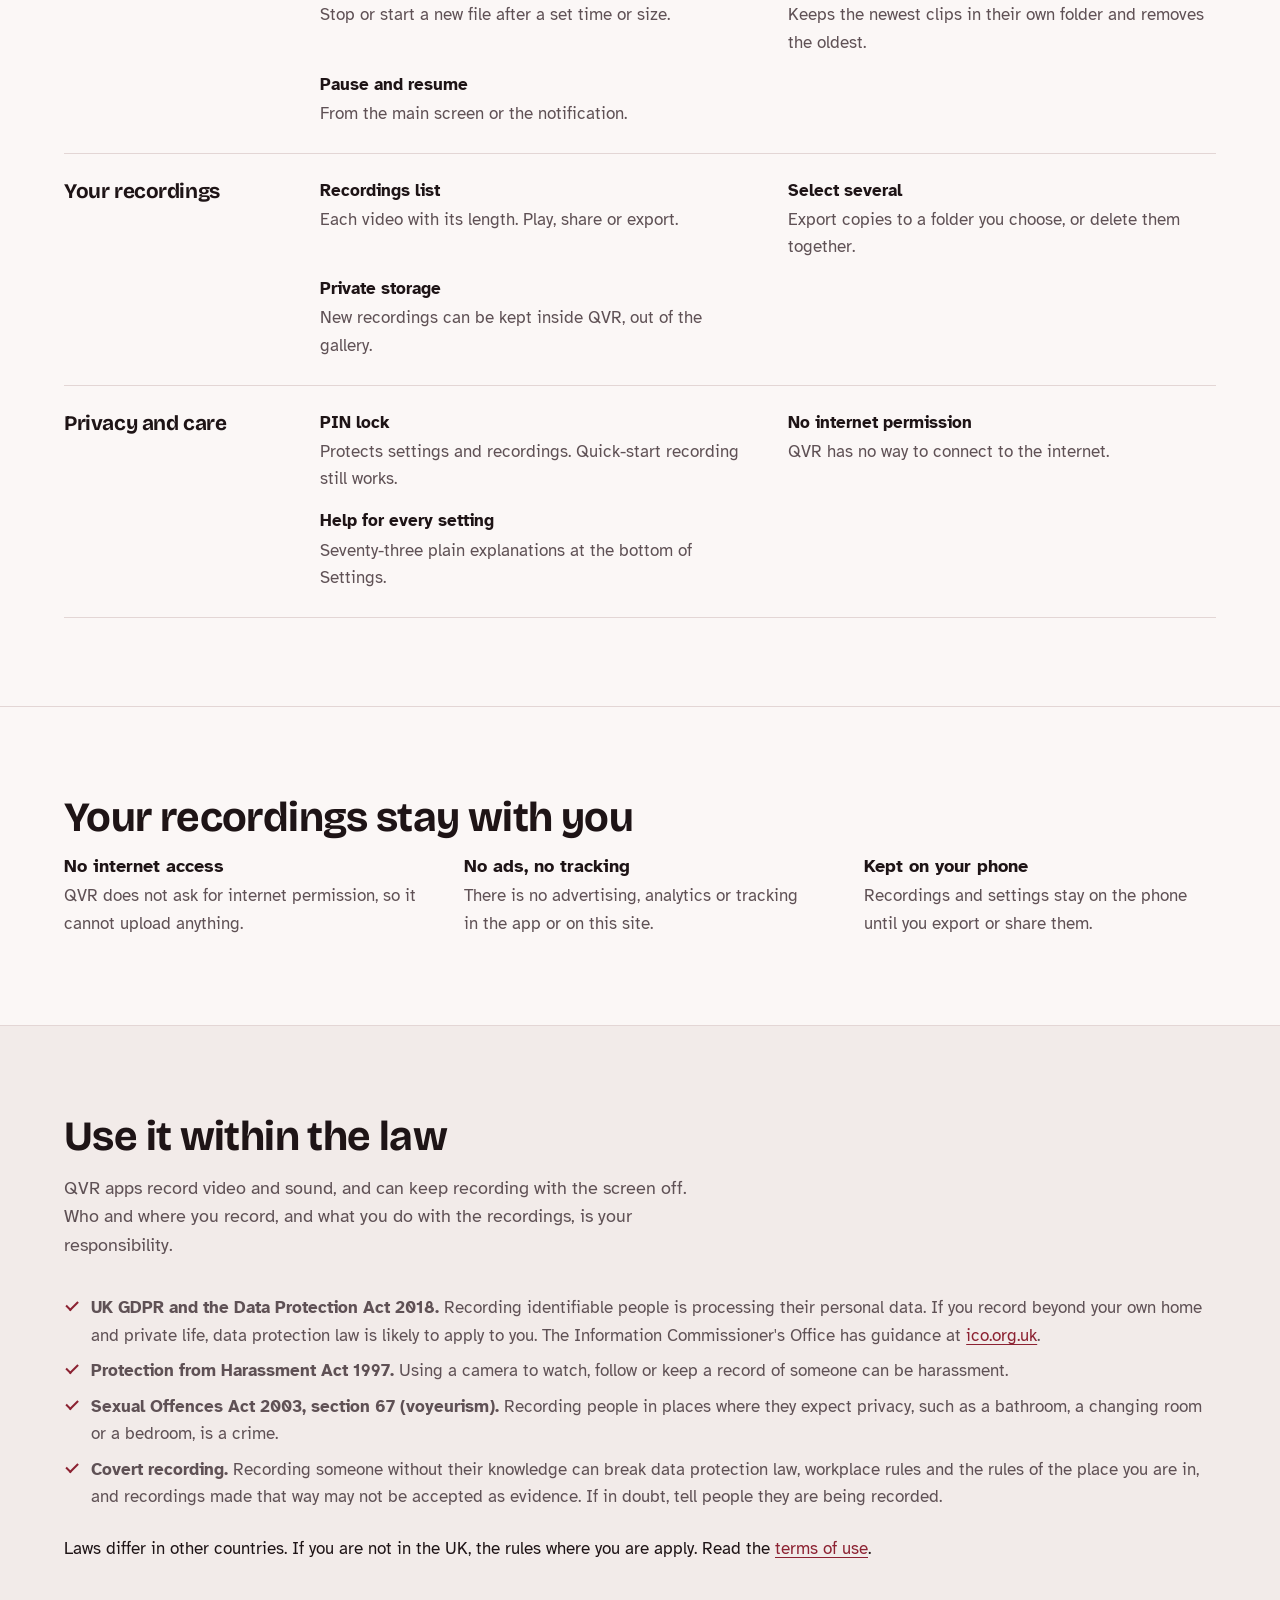
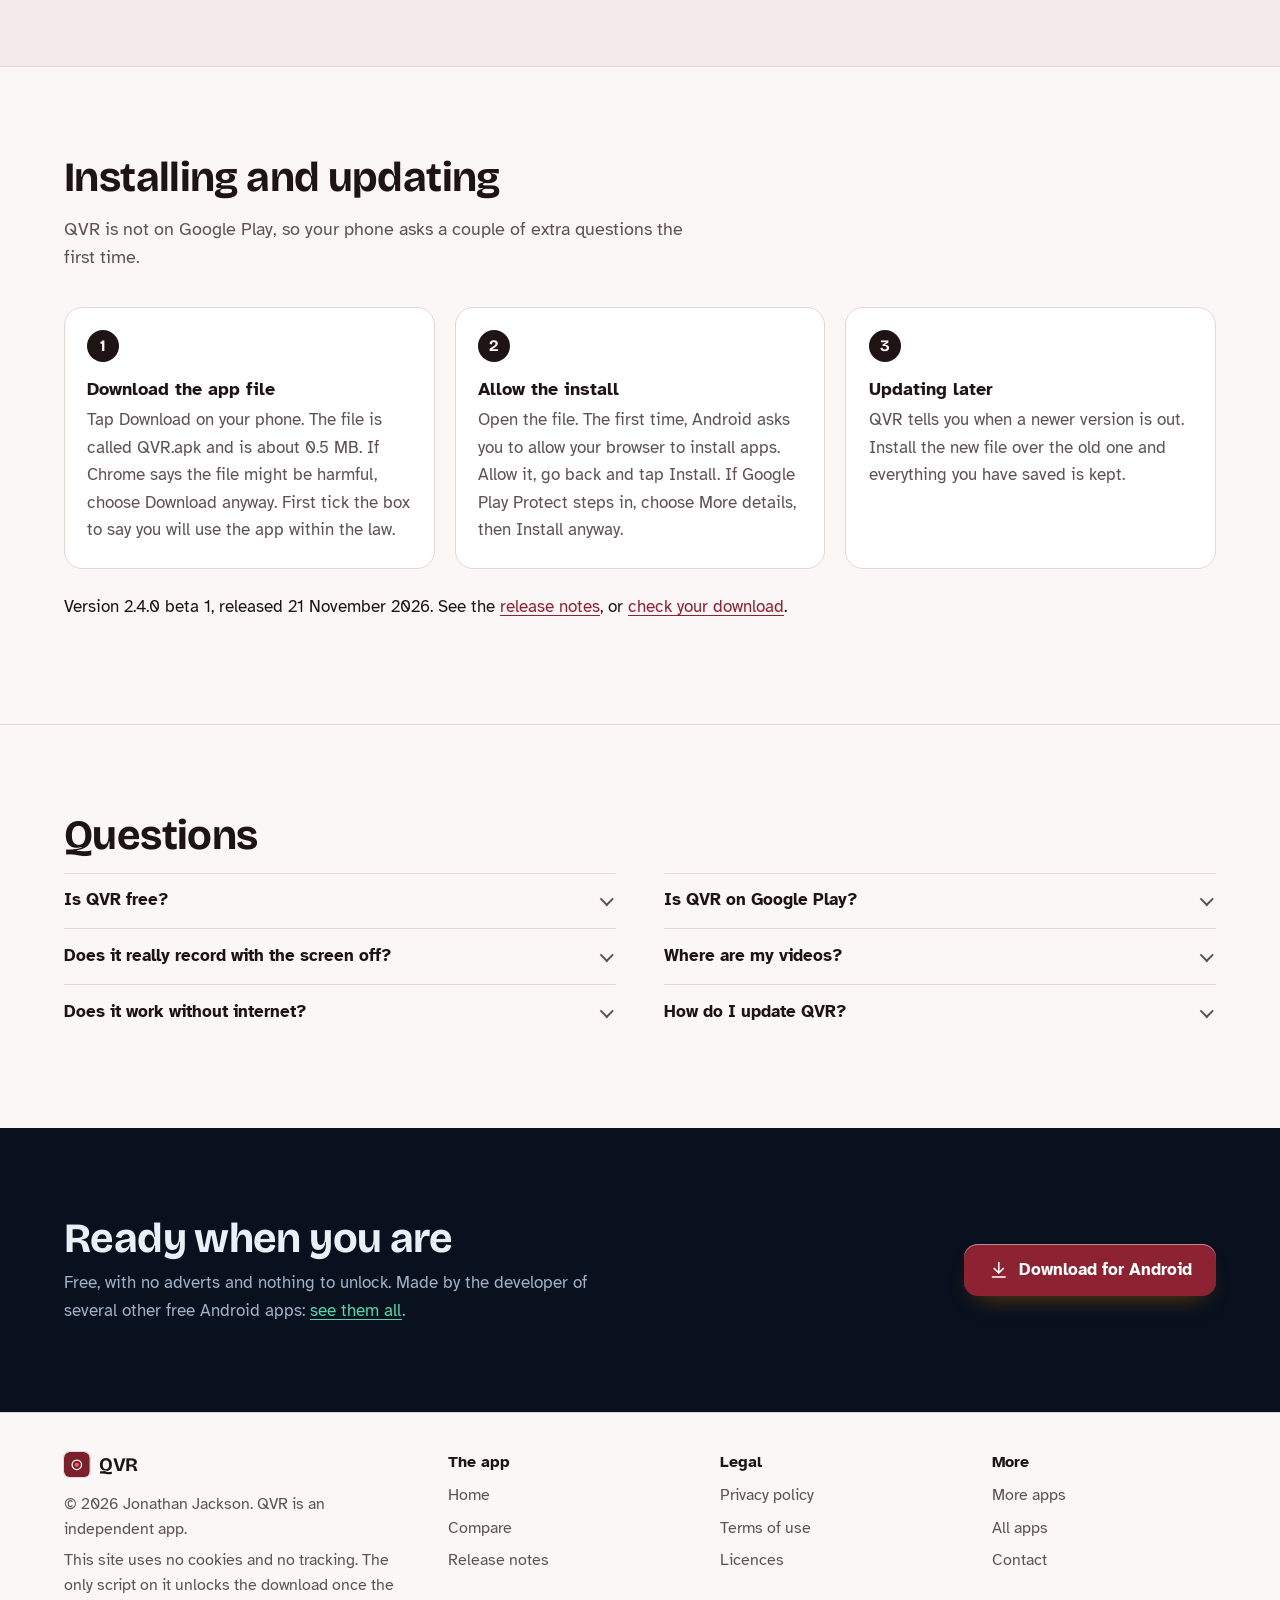
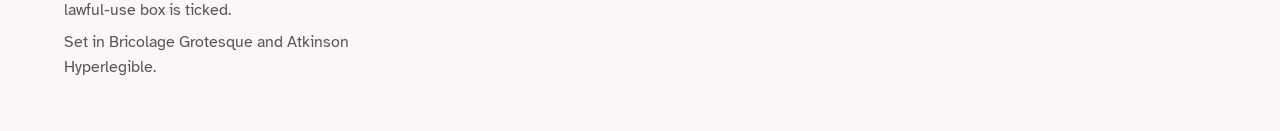
==== commit 61979d3d: "Call it a beta, and drop the line about phone testing" ====
--- a/index.html
+++ b/index.html
@@ -4,7 +4,7 @@
 <meta charset="utf-8">
 <meta name="viewport" content="width=device-width, initial-scale=1">
 <title>QVR: a quick video recorder that starts in one tap</title>
-<meta name="description" content="QVR is a free Android video recorder. One tap on a home-screen icon starts recording, with the screen off if you like. No internet access, no adverts, no account. A test build.">
+<meta name="description" content="QVR is a free Android video recorder. One tap on a home-screen icon starts recording, with the screen off if you like. No internet access, no adverts, no account. In beta.">
 <meta name="author" content="Jonathan Jackson">
 <link rel="canonical" href="https://customgpter.github.io/qvr/">
 <meta name="theme-color" content="#fbf7f6" media="(prefers-color-scheme: light)">
@@ -12,7 +12,7 @@
 <meta property="og:type" content="website">
 <meta property="og:site_name" content="QVR">
 <meta property="og:title" content="QVR: a quick video recorder that starts in one tap">
-<meta property="og:description" content="QVR is a free Android video recorder. One tap on a home-screen icon starts recording, with the screen off if you like. No internet access, no adverts, no account. A test build.">
+<meta property="og:description" content="QVR is a free Android video recorder. One tap on a home-screen icon starts recording, with the screen off if you like. No internet access, no adverts, no account. In beta.">
 <meta property="og:url" content="https://customgpter.github.io/qvr/">
 <meta property="og:image" content="https://customgpter.github.io/qvr/assets/og.png">
 <meta property="og:image:width" content="1200">
@@ -28,7 +28,7 @@
 <link rel="stylesheet" href="./assets/house.css?v=1">
 <link rel="stylesheet" href="./assets/apps-list.css?v=1">
 <script src="./assets/apps-list.js?v=1" defer></script>
-<script type="application/ld+json">{"@context":"https://schema.org","@type":"SoftwareApplication","name":"QVR","url":"https://customgpter.github.io/qvr/","description":"QVR is a free Android video recorder. One tap on a home-screen icon starts recording, with the screen off if you like. No internet access, no adverts, no account. A test build.","applicationCategory":"MultimediaApplication","operatingSystem":"Android 10 or later","softwareVersion":"2.4.0 beta 1","downloadUrl":"https://github.com/CustomGPTer/qvr/releases/download/v2.4.0-beta1/QVR.apk","releaseNotes":"https://customgpter.github.io/qvr/releases.html","offers":{"@type":"Offer","price":"0","priceCurrency":"GBP"},"inLanguage":"en-GB","image":"https://customgpter.github.io/qvr/assets/og.png","featureList":["One-tap icons and widgets","Screen off","Camera and lens","Quality","Limits and repeat","Dashcam mode","Pause and resume","Recordings list","Select several","Private storage","PIN lock","No internet permission"],"author":{"@type":"Person","name":"Jonathan Jackson"}}</script>
+<script type="application/ld+json">{"@context":"https://schema.org","@type":"SoftwareApplication","name":"QVR","url":"https://customgpter.github.io/qvr/","description":"QVR is a free Android video recorder. One tap on a home-screen icon starts recording, with the screen off if you like. No internet access, no adverts, no account. In beta.","applicationCategory":"MultimediaApplication","operatingSystem":"Android 10 or later","softwareVersion":"2.4.0 beta 1","downloadUrl":"https://github.com/CustomGPTer/qvr/releases/download/v2.4.0-beta1/QVR.apk","releaseNotes":"https://customgpter.github.io/qvr/releases.html","offers":{"@type":"Offer","price":"0","priceCurrency":"GBP"},"inLanguage":"en-GB","image":"https://customgpter.github.io/qvr/assets/og.png","featureList":["One-tap icons and widgets","Screen off","Camera and lens","Quality","Limits and repeat","Dashcam mode","Pause and resume","Recordings list","Select several","Private storage","PIN lock","No internet permission"],"author":{"@type":"Person","name":"Jonathan Jackson"}}</script>
 <script type="application/ld+json">{"@context":"https://schema.org","@type":"FAQPage","mainEntity":[{"@type":"Question","name":"Is QVR free?","acceptedAnswer":{"@type":"Answer","text":"Yes. There is no paid version, no subscription and no adverts."}},{"@type":"Question","name":"Is QVR on Google Play?","acceptedAnswer":{"@type":"Answer","text":"No. It is downloaded from this site as an Android app file. It needs Android 10 or later."}},{"@type":"Question","name":"Does it really record with the screen off?","acceptedAnswer":{"@type":"Answer","text":"Yes. Android shows a notification and its camera and microphone dots while QVR records, and you cannot turn those off."}},{"@type":"Question","name":"Where are my videos?","acceptedAnswer":{"@type":"Answer","text":"In the folder you chose, or privately inside QVR if Hide video from system is on. Private recordings are deleted if you uninstall QVR, so export them first."}},{"@type":"Question","name":"Does it work without internet?","acceptedAnswer":{"@type":"Answer","text":"Yes. QVR never uses the internet."}},{"@type":"Question","name":"How do I update QVR?","acceptedAnswer":{"@type":"Answer","text":"Download the new version from this site and install it over the one you have. Do not uninstall first, or private recordings are lost."}}]}</script>
 </head>
 <body>
@@ -46,9 +46,9 @@
 <div class="hero-copy">
 <h1>Record in one tap, even with the screen off</h1>
 <p class="lede">QVR is a video recorder for Android. Put a recording icon on your home screen: tap it to start, tap it again to stop and save. There is no screen to open first.</p><p class="lede">It keeps recording with the screen off, splits long recordings into files, and can keep your videos private inside the app.</p>
-<p class="beta-note"><b>Test build.</b> This is a test build. It has been checked on an emulator but not yet on every phone. Try a short recording before you rely on it.</p>
+<p class="beta-note"><b>Beta.</b> QVR is in beta. It works and has been tested on phones, with more improvements on the way.</p>
 <div class="gate-scope"><div class="law-box" data-gate><label><input type="checkbox"> I understand and will use this app within the law</label><p>Recording people is covered by the law. <a href="terms.html#law">What the law says</a></p><noscript><p>Turn on JavaScript to tick the box and download.</p></noscript></div><p class="get" id="download"><a class="button" data-href="https://github.com/CustomGPTer/qvr/releases/download/v2.4.0-beta1/QVR.apk" aria-disabled="true" role="link" tabindex="-1"><svg class="ico" viewBox="0 0 24 24" aria-hidden="true"><path d="M12 4v11"/><path d="M7 10.5l5 5 5-5"/><path d="M5 20h14"/></svg>Download for Android</a><a class="aside" href="#install">How to install</a></p></div>
-<ul class="pills"><li>Version 2.4.0 beta 1</li><li>Android 10 or later</li><li>0.5 MB</li><li>Test build</li></ul>
+<ul class="pills"><li>Version 2.4.0 beta 1</li><li>Android 10 or later</li><li>0.5 MB</li><li>Beta</li></ul>
 <p class="facts">Free, with nothing to unlock. No adverts, no account with the developer, no tracking. <a href="compare.html">Compare</a> or read the <a href="releases.html">release notes</a>.</p>
 <p class="facts">Chrome may say the file might be harmful. It shows this for app files that do not come from Google Play. Choose Download anyway.</p>
 </div>
